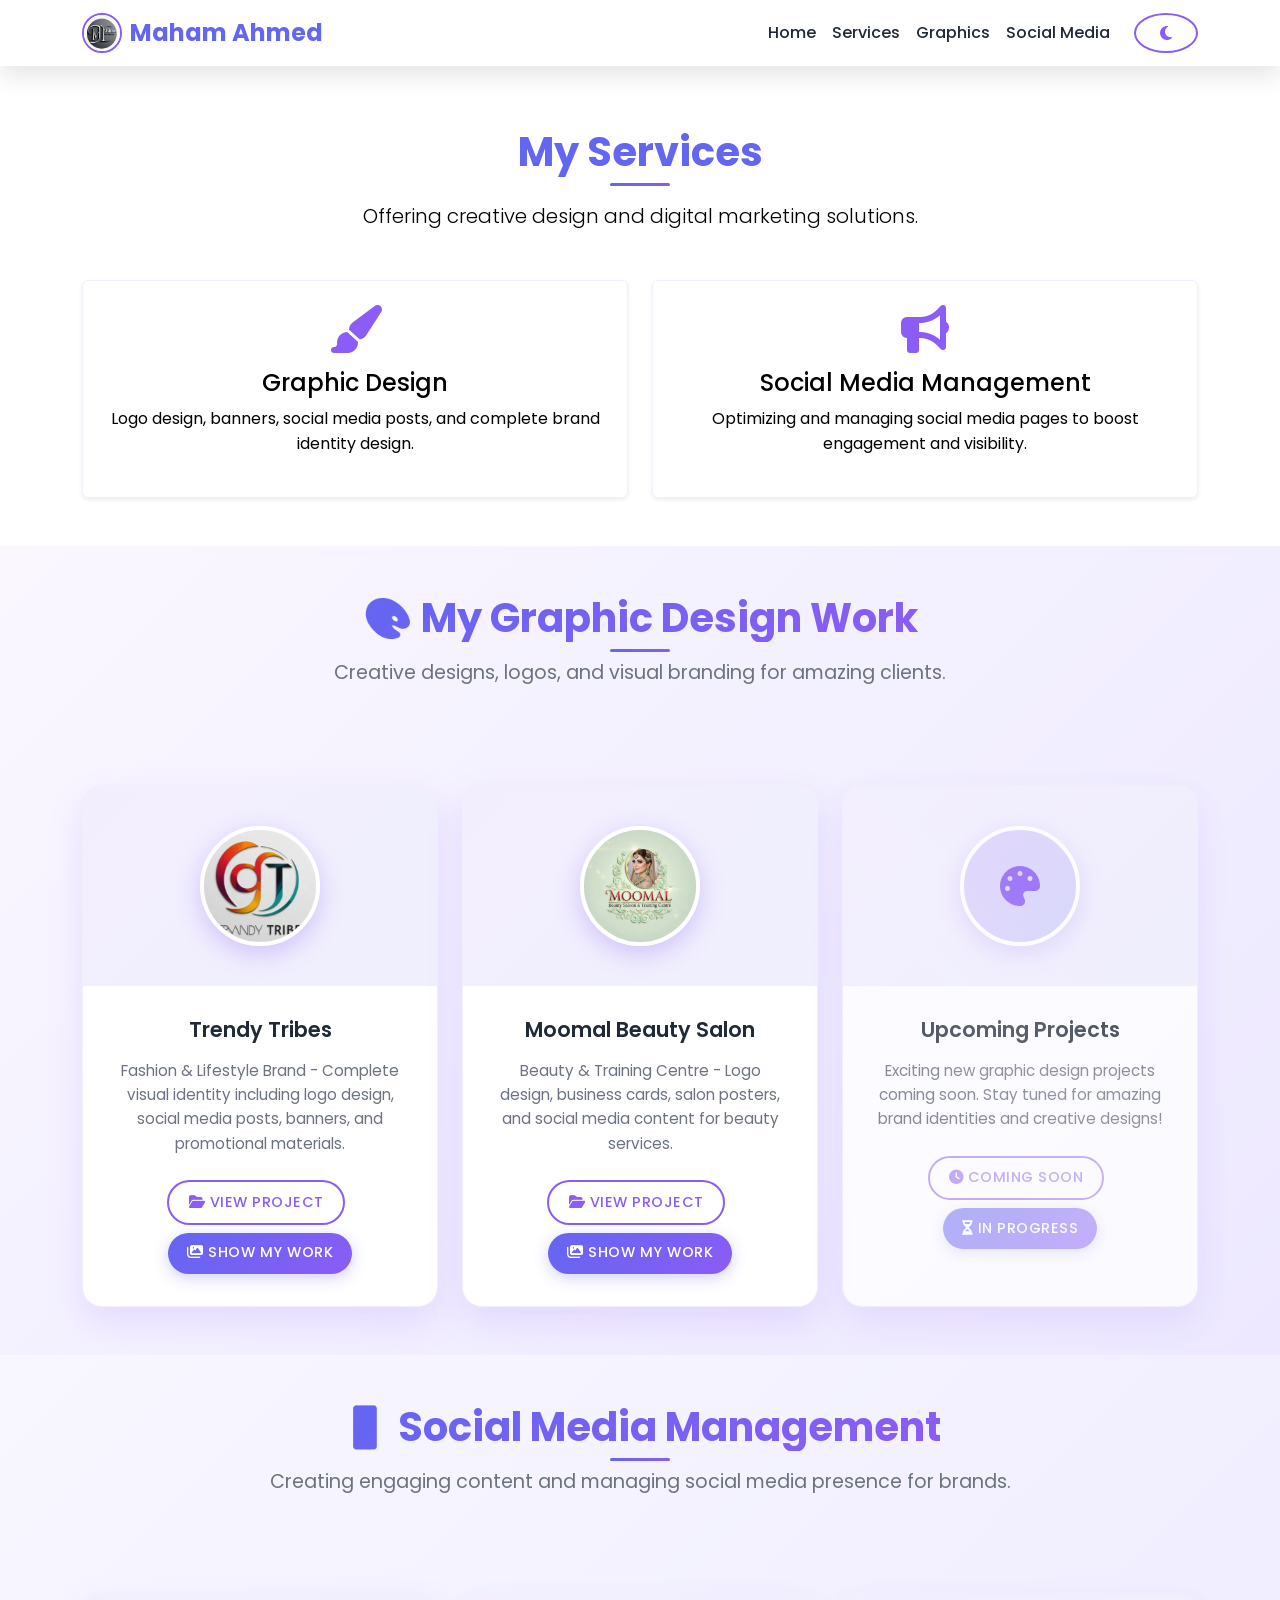
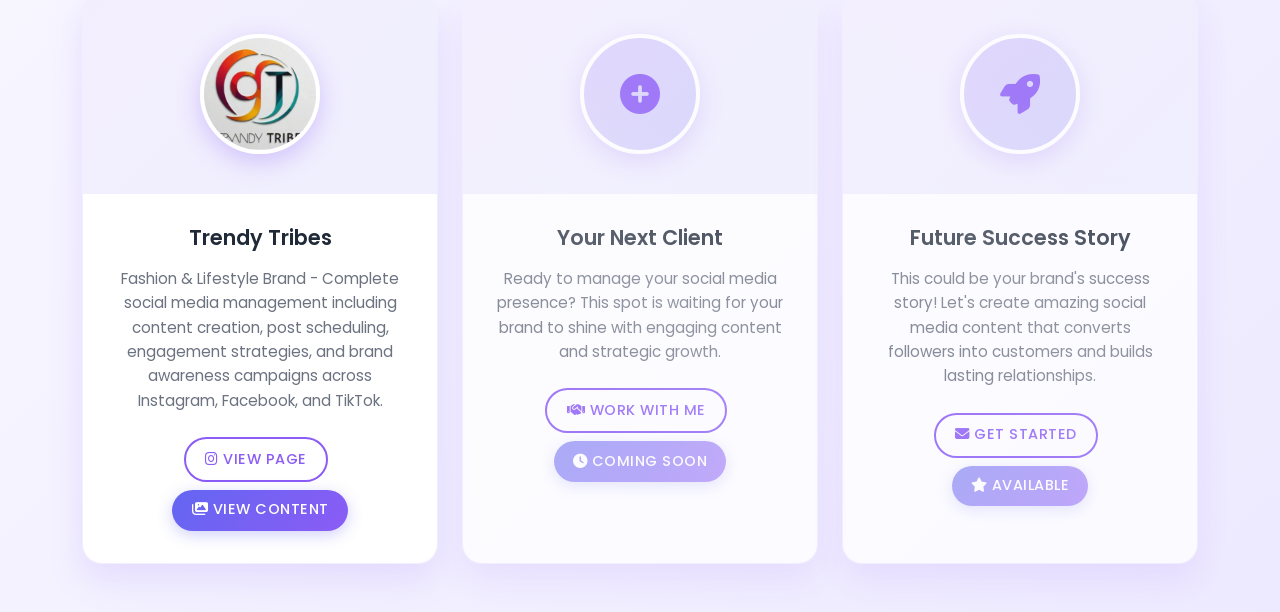
==== ghrapic.html @ a9c058ef "Update ghrapic.html" ====
<!DOCTYPE html>
<html lang="en">

<head>
  <meta charset="UTF-8" />
  <meta name="viewport" content="width=device-width, initial-scale=1.0" />
  <title>Maham Ahmed - Graphic Design & Social Media Services</title>

  <!-- SEO Meta Tags -->
  <meta name="description"
    content="Maham Ahmed - Professional Graphic Designer and Social Media Expert. View my creative designs, logos, and social media management work." />
  <meta name="keywords"
    content="graphic designer, social media expert, logo design, brand identity, social media marketing, visual branding, Maham Ahmed" />
  <meta name="author" content="Maham Ahmed" />

  <!-- Favicon -->
  <link rel="icon" type="image/png" href="mehreen.jfif" />

  <!-- Bootstrap CSS -->
  <link href="https://cdn.jsdelivr.net/npm/bootstrap@5.3.0/dist/css/bootstrap.min.css" rel="stylesheet" />
  <!-- Font Awesome -->
  <link rel="stylesheet" href="https://cdnjs.cloudflare.com/ajax/libs/font-awesome/6.4.0/css/all.min.css" />
  <!-- Google Fonts -->
  <link href="https://fonts.googleapis.com/css2?family=Poppins:wght@300;400;500;600;700&display=swap" rel="stylesheet" />
  <!-- Custom CSS -->
  <link rel="stylesheet" href="styles.css" />
</head>

<body>
    <!-- Navigation -->
    <nav class="navbar navbar-expand-lg navbar-light fixed-top">
        <div class="container">
            <a class="navbar-brand fw-bold d-flex align-items-center" href="index.html">
                <img src="maham-logo.png" alt="Maham Ahmed Logo" class="navbar-logo me-2">
                <span>Maham Ahmed</span>
            </a>
            <button class="navbar-toggler" type="button" data-bs-toggle="collapse" data-bs-target="#navbarNav">
                <span class="navbar-toggler-icon"></span>
            </button>
            <div class="collapse navbar-collapse" id="navbarNav">
                <ul class="navbar-nav ms-auto">
                    <li class="nav-item"><a class="nav-link" href="index.html">Home</a></li>
                    <li class="nav-item"><a class="nav-link" href="#services">Services</a></li>
                    <li class="nav-item"><a class="nav-link" href="#graphic-design">Graphics</a></li>
                    <li class="nav-item"><a class="nav-link" href="#social-media">Social Media</a></li>
                </ul>
                <button class="btn btn-outline-primary ms-3" id="themeToggle">
                    <i class="fas fa-moon"></i>
                </button>
            </div>
        </div>
    </nav>

    <!-- Services Section -->
    <section id="services" class="py-5" style="margin-top: 80px;">
        <div class="container text-center">
            <h2 class="section-title mb-4">My Services</h2>
            <p class="lead mb-5">Offering creative design and digital marketing solutions.</p>
            <div class="row g-4">
                <div class="col-md-6">
                    <div class="service-card p-4 border rounded shadow-sm">
                        <i class="fas fa-paint-brush fa-3x mb-3 text-primary"></i>
                        <h4>Graphic Design</h4>
                        <p>Logo design, banners, social media posts, and complete brand identity design.</p>
                    </div>
                </div>
                <div class="col-md-6">
                    <div class="service-card p-4 border rounded shadow-sm">
                        <i class="fas fa-bullhorn fa-3x mb-3 text-primary"></i>
                        <h4>Social Media Management</h4>
                        <p>Optimizing and managing social media pages to boost engagement and visibility.</p>
                    </div>
                </div>
            </div>
        </div>
    </section>

    <!-- Graphic Design Section -->
    <section id="graphic-design" class="py-5 bg-light">
        <div class="container">
            <div class="row">
                <div class="col-12 text-center mb-5">
                    <h2 class="section-title">🎨 My Graphic Design Work</h2>
                    <p class="lead">Creative designs, logos, and visual branding for amazing clients.</p>
                </div>
            </div>
            <div class="row g-4 justify-content-center">
                <!-- Client 1: Trendy Tribes -->
                <div class="col-lg-4 col-md-6">
                    <div class="graphic-card">
                        <div class="graphic-logo">
                            <img src="trendy-tribes-poster.jpg" alt="Trendy Tribes Design" class="client-logo-graphic">
                        </div>
                        <div class="graphic-content text-center">
                            <h4>Trendy Tribes</h4>
                            <p class="brand-details">Fashion & Lifestyle Brand - Complete visual identity including logo design, social media posts, banners, and promotional materials.</p>
                            <div class="graphic-buttons">
                                <a href="https://drive.google.com/drive/folders/1q0zr3J4cc_svN3JhoKPuwy2H8jfAu-AF" target="_blank" class="btn btn-outline-primary me-2">
                                    <i class="fas fa-folder-open"></i> View Project
                                </a>
                                <button class="btn btn-primary" data-bs-toggle="modal" data-bs-target="#trendyTribesModal">
                                    <i class="fas fa-images"></i> Show My Work
                                </button>
                            </div>
                        </div>
                    </div>
                </div>

                <!-- Client 2: Moomal Beauty -->
                <div class="col-lg-4 col-md-6">
                    <div class="graphic-card">
                        <div class="graphic-logo">
                            <img src="moomal-beauty-salon-logo.jpg.jpg" alt="Moomal Beauty Design" class="client-logo-graphic">
                        </div>
                        <div class="graphic-content text-center">
                            <h4>Moomal Beauty Salon</h4>
                            <p class="brand-details">Beauty & Training Centre - Logo design, business cards, salon posters, and social media content for beauty services.</p>
                            <div class="graphic-buttons">
                                <a href="https://drive.google.com/drive/folders/1CuHWxh0e0TZcjLFnoZrKyPuA7DzUuUfU" target="_blank" class="btn btn-outline-primary me-2">
                                    <i class="fas fa-folder-open"></i> View Project
                                </a>
                                <button class="btn btn-primary" data-bs-toggle="modal" data-bs-target="#moomalModal">
                                    <i class="fas fa-images"></i> Show My Work
                                </button>
                            </div>
                        </div>
                    </div>
                </div>

                <!-- Future Client Placeholder -->
                <div class="col-lg-4 col-md-6">
                    <div class="graphic-card coming-soon-card">
                        <div class="graphic-logo">
                            <div class="placeholder-logo">
                                <i class="fas fa-palette"></i>
                            </div>
                        </div>
                        <div class="graphic-content text-center">
                            <h4>Upcoming Projects</h4>
                            <p class="brand-details">Exciting new graphic design projects coming soon. Stay tuned for amazing brand identities and creative designs!</p>
                            <div class="graphic-buttons">
                                <button class="btn btn-outline-primary me-2" disabled>
                                    <i class="fas fa-clock"></i> Coming Soon
                                </button>
                                <button class="btn btn-primary" disabled>
                                    <i class="fas fa-hourglass-half"></i> In Progress
                                </button>
                            </div>
                        </div>
                    </div>
                </div>
            </div>
        </div>
    </section>

    <!-- Modals for Design Galleries -->
    <!-- Trendy Tribes Modal -->
    <div class="modal fade" id="trendyTribesModal" tabindex="-1" aria-labelledby="trendyTribesModalLabel" aria-hidden="true">
        <div class="modal-dialog modal-lg modal-dialog-centered">
            <div class="modal-content">
                <div class="modal-header">
                    <h5 class="modal-title" id="trendyTribesModalLabel">🎨 Trendy Tribes - Design Gallery</h5>
                    <button type="button" class="btn-close" data-bs-dismiss="modal" aria-label="Close"></button>
                </div>
                <div class="modal-body">
                    <div id="trendyTribesCarousel" class="carousel slide" data-bs-ride="carousel">
                        <div class="carousel-inner">
                            <div class="carousel-item active">
                                <img src="images-trendy/orange-post-social-media.jpg" class="d-block w-100 modal-image" alt="Trendy Tribes Design 1">
                                <div class="carousel-caption">
                                    <h5>Design 1</h5>
                                </div>
                            </div>
                            <div class="carousel-item">
                                <img src="images-trendy/trendy-look-post.jpg" class="d-block w-100 modal-image" alt="Trendy Tribes Design 2">
                                <div class="carousel-caption">
                                    <h5>Design 2</h5>
                                </div>
                            </div>
                            <div class="carousel-item">
                                <img src="images-trendy/trendy-pic-sea-green-.jpg" class="d-block w-100 modal-image" alt="Trendy Tribes Design 3">
                                <div class="carousel-caption">
                                    <h5>Design 3</h5>
                                </div>
                            </div>
                            <div class="carousel-item">
                                <img src="images-trendy/slidersize.png.png" class="d-block w-100 modal-image" alt="Trendy Tribes Design 4">
                                <div class="carousel-caption">
                                    <h5>Design 4</h5>
                                </div>
                            </div>
                             
                             <div class="carousel-item">
                                <img src="images-trendy/slidersize2.png" class="d-block w-100 modal-image" alt="Trendy Tribes Design 4">
                                <div class="carousel-caption">
                                    <h5>Design 4</h5>
                                </div>
                            </div>

                        </div>
                        <button class="carousel-control-prev" type="button" data-bs-target="#trendyTribesCarousel" data-bs-slide="prev">
                            <span class="carousel-control-prev-icon" aria-hidden="true"></span>
                        </button>
                        <button class="carousel-control-next" type="button" data-bs-target="#trendyTribesCarousel" data-bs-slide="next">
                            <span class="carousel-control-next-icon" aria-hidden="true"></span>
                        </button>
                    </div>
                </div>
            </div>
        </div>
    </div>

    <!-- Moomal Beauty Modal -->
    <div class="modal fade" id="moomalModal" tabindex="-1" aria-labelledby="moomalModalLabel" aria-hidden="true">
        <div class="modal-dialog modal-lg modal-dialog-centered">
            <div class="modal-content">
                <div class="modal-header">
                    <h5 class="modal-title" id="moomalModalLabel">💄 Moomal Beauty - Design Gallery</h5>
                    <button type="button" class="btn-close" data-bs-dismiss="modal" aria-label="Close"></button>
                </div>
                <div class="modal-body">
                    <div id="moomalCarousel" class="carousel slide" data-bs-ride="carousel">
                        <div class="carousel-inner">
                            <!-- Image 1 - Logo -->
                            <div class="carousel-item active">
                                <img src="moomal/moomal.png" class="d-block w-100 modal-image" alt="Moomal Beauty Design 1">
                                <div class="carousel-caption">
                                    <h5>Salon Logo Design</h5>
                                </div>
                            </div>
                            
                            <!-- Image 2 -->
                            <div class="carousel-item">
                                <img src="moomal/canva-design-post.jpg" class="d-block w-100 modal-image" alt="Moomal Beauty Design 2">
                                <div class="carousel-caption">
                                    <h5>Design 2</h5>
                                </div>
                            </div>
                            
                            <!-- Image 3 -->
                            <div class="carousel-item">
                                <img src="moomal/moomal.png" class="d-block w-100 modal-image" alt="Moomal Beauty Design 3">
                                <div class="carousel-caption">
                                    <h5>Design 3</h5>
                                </div>
                            </div>
                            
                            <!-- Image 4 -->
                            <div class="carousel-item">
                                <img src="moomal/post.png" class="d-block w-100 modal-image" alt="Moomal Beauty Design 4">
                                <div class="carousel-caption">
                                    <h5>Social Media Post</h5>
                                </div>
                            </div>
                        </div>
                        <button class="carousel-control-prev" type="button" data-bs-target="#moomalCarousel" data-bs-slide="prev">
                            <span class="carousel-control-prev-icon" aria-hidden="true"></span>
                        </button>
                        <button class="carousel-control-next" type="button" data-bs-target="#moomalCarousel" data-bs-slide="next">
                            <span class="carousel-control-next-icon" aria-hidden="true"></span>
                        </button>
                    </div>
                </div>
            </div>
        </div>
    </div>

    <!-- Social Media Management Section -->
    <section id="social-media" class="py-5">
        <div class="container">
            <div class="row">
                <div class="col-12 text-center mb-5">
                    <h2 class="section-title">📱 Social Media Management</h2>
                    <p class="lead">Creating engaging content and managing social media presence for brands.</p>
                </div>
            </div>
            <div class="row g-4 justify-content-center">
                <!-- Current Client: Trendy Tribes -->
                <div class="col-lg-4 col-md-6">
                    <div class="social-card">
                        <div class="social-logo">
                            <img src="trendy-tribes-poster.jpg" alt="Trendy Tribes Social Media" class="client-logo-social">
                        </div>
                        <div class="social-content text-center">
                            <h4>Trendy Tribes</h4>
                            <p class="social-details">Fashion & Lifestyle Brand - Complete social media management including content creation, post scheduling, engagement strategies, and brand awareness campaigns across Instagram, Facebook, and TikTok.</p>
                            <div class="social-buttons">
                                <a href="https://www.instagram.com/trendy-tribes" target="_blank" class="btn btn-outline-primary me-2">
                                    <i class="fab fa-instagram"></i> View Page
                                </a>
                                <button class="btn btn-primary" data-bs-toggle="modal" data-bs-target="#socialTrendyModal">
                                    <i class="fas fa-images"></i> View Content
                                </button>
                            </div>
                        </div>
                    </div>
                </div>

                <!-- Future Client Placeholder 1 -->
                <div class="col-lg-4 col-md-6">
                    <div class="social-card coming-soon-card">
                        <div class="social-logo">
                            <div class="placeholder-logo">
                                <i class="fas fa-plus-circle"></i>
                            </div>
                        </div>
                        <div class="social-content text-center">
                            <h4>Your Next Client</h4>
                            <p class="social-details">Ready to manage your social media presence? This spot is waiting for your brand to shine with engaging content and strategic growth.</p>
                            <div class="social-buttons">
                                <a href="index.html#contact" class="btn btn-outline-primary me-2">
                                    <i class="fas fa-handshake"></i> Work With Me
                                </a>
                                <button class="btn btn-primary" disabled>
                                    <i class="fas fa-clock"></i> Coming Soon
                                </button>
                            </div>
                        </div>
                    </div>
                </div>

                <!-- Future Client Placeholder 2 -->
                <div class="col-lg-4 col-md-6">
                    <div class="social-card coming-soon-card">
                        <div class="social-logo">
                            <div class="placeholder-logo">
                                <i class="fas fa-rocket"></i>
                            </div>
                        </div>
                        <div class="social-content text-center">
                            <h4>Future Success Story</h4>
                            <p class="social-details">This could be your brand's success story! Let's create amazing social media content that converts followers into customers and builds lasting relationships.</p>
                            <div class="social-buttons">
                                <a href="index.html#contact" class="btn btn-outline-primary me-2">
                                    <i class="fas fa-envelope"></i> Get Started
                                </a>
                                <button class="btn btn-primary" disabled>
                                    <i class="fas fa-star"></i> Available
                                </button>
                            </div>
                        </div>
                    </div>
                </div>
            </div>
        </div>
    </section>

    <!-- Social Media Content Modal -->
    <div class="modal fade" id="socialTrendyModal" tabindex="-1" aria-labelledby="socialTrendyModalLabel" aria-hidden="true">
        <div class="modal-dialog modal-lg modal-dialog-centered">
            <div class="modal-content">
                <div class="modal-header">
                    <h5 class="modal-title" id="socialTrendyModalLabel">📱 Trendy Tribes - Social Media Content</h5>
                    <button type="button" class="btn-close" data-bs-dismiss="modal" aria-label="Close"></button>
                </div>
                <div class="modal-body">
                    <div id="socialTrendyCarousel" class="carousel slide" data-bs-ride="carousel">
                        <div class="carousel-inner">
                            <div class="carousel-item active">
                                <img src="images-trendy/6c59256f-d1c6-4671-9ed0-1b1995367e0b.jpg" class="d-block w-100 modal-image" alt="Social Media Post 1">
                                <div class="carousel-caption">
                                    <h5>Social Media Post 1</h5>
                                </div>
                            </div>
                            <div class="carousel-item">
                                <img src="images-trendy/8227be89-d9e7-4b4b-95cf-9758913c3855.jpg" class="d-block w-100 modal-image" alt="Social Media Post 2">
                                <div class="carousel-caption">
                                    <h5>Social Media Post 2</h5>
                                </div>
                            </div>
                            <div class="carousel-item">
                                <img src="images-trendy/b4a226df-5b44-4520-8b74-2519767df0b0.jpg" class="d-block w-100 modal-image" alt="Social Media Post 3">
                                <div class="carousel-caption">
                                    <h5>Social Media Post 3</h5>
                                </div>
                            </div>
                            <div class="carousel-item">
                                <img src="images-trendy/e9deffd4-1bf5-46be-865e-559ec1371e89.jpg" class="d-block w-100 modal-image" alt="Social Media Post 4">
                                <div class="carousel-caption">
                                    <h5>Social Media Post 4</h5>
                                </div>
                            </div>
                        </div>
                        <button class="carousel-control-prev" type="button" data-bs-target="#socialTrendyCarousel" data-bs-slide="prev">
                            <span class="carousel-control-prev-icon" aria-hidden="true"></span>
                        </button>
                        <button class="carousel-control-next" type="button" data-bs-target="#socialTrendyCarousel" data-bs-slide="next">
                            <span class="carousel-control-next-icon" aria-hidden="true"></span>
                        </button>
                    </div>
                </div>
            </div>
        </div>
    </div>

    <!-- Bootstrap JS -->
    <script src="https://cdn.jsdelivr.net/npm/bootstrap@5.3.0/dist/js/bootstrap.bundle.min.js"></script>
    <!-- Custom JS -->
    <script src="script.js"></script>
</body>

</html>
---- styles.css ----
/* Root Variables */
:root {
    --primary-color: #6366f1;
    --secondary-color: #8b5cf6;
    --accent-color: #06b6d4;
    --text-dark: #1f2937;
    --text-light: #6b7280;
    --bg-light: #f8fafc;
    --white: #ffffff;
    --shadow: 0 10px 25px rgba(0, 0, 0, 0.1);
    --shadow-hover: 0 20px 40px rgba(0, 0, 0, 0.15);
    --gradient: linear-gradient(135deg, var(--primary-color), var(--secondary-color));
    --gradient-light: linear-gradient(135deg, #f0f9ff, #e0e7ff);
}

/* Dark Theme Variables */
[data-theme="dark"] {
    --text-dark: #f9fafb;
    --text-light: #d1d5db;
    --bg-light: #1f2937;
    --white: #111827;
    --shadow: 0 10px 25px rgba(0, 0, 0, 0.3);
    --shadow-hover: 0 20px 40px rgba(0, 0, 0, 0.4);
    --gradient-light: linear-gradient(135deg, #1f2937, #374151);
}

/* Base Styles */
* {
    margin: 0;
    padding: 0;
    box-sizing: border-box;
}

body {
    font-family: 'Poppins', sans-serif;
    line-height: 1.6;
    color: var(--text-dark);
    background-color: var(--white);
    transition: all 0.3s ease;
}

html {
    scroll-behavior: smooth;
}

/* Typography */
.section-title {
    font-weight: 700;
    color: var(--text-dark);
    position: relative;
    display: inline-block;
}

.section-title::after {
    content: '';
    position: absolute;
    bottom: -10px;
    left: 50%;
    transform: translateX(-50%);
    width: 60px;
    height: 3px;
    background: var(--gradient);
    border-radius: 2px;
}



/* About Section */
.about-content {
    font-family: 'Poppins', sans-serif;
}

.about-content p {
    font-size: 1.1rem;
    line-height: 1.8;
    color: var(--text-dark);
    margin-bottom: 1.5rem;
    font-weight: 400;
    text-align: center;
    max-width: 800px;
    margin-left: auto;
    margin-right: auto;
}

.about-content .lead {
    font-size: 1.25rem;
    font-weight: 500;
    color: var(--text-dark);
    line-height: 1.7;
}

.about-stats {
    margin-top: 3rem;
}

.about-stats .stat-item {
    padding: 1.5rem;
    background: var(--white);
    border-radius: 15px;
    box-shadow: var(--shadow);
    transition: transform 0.3s ease;
    border: 1px solid rgba(139, 92, 246, 0.1);
}

.about-stats .stat-item:hover {
    transform: translateY(-5px);
    box-shadow: 0 10px 25px rgba(139, 92, 246, 0.15);
    border-color: var(--secondary-color);
}

.about-stats h4 {
    font-weight: 700;
    font-size: 1.8rem;
    font-family: 'Poppins', sans-serif;
}

.about-stats p {
    font-size: 0.9rem;
    font-weight: 500;
    color: var(--text-light);
    font-family: 'Poppins', sans-serif;
}

@media (max-width: 768px) {
    .about-content p {
        font-size: 1rem;
    }
    
    .about-content .lead {
        font-size: 1.15rem;
    }
    
    .about-stats {
        margin-top: 2rem;
    }
    
    .about-stats h4 {
        font-size: 1.5rem;
    }
}

/* Navigation */
.navbar {
    background: rgba(255, 255, 255, 0.95);
    backdrop-filter: blur(10px);
    box-shadow: var(--shadow);
    transition: all 0.3s ease;
}

[data-theme="dark"] .navbar {
    background: rgba(17, 24, 39, 0.95);
}

.navbar-brand {
    font-size: 1.5rem;
    color: var(--primary-color) !important;
}

.navbar-logo {
    width: 40px;
    height: 40px;
    border-radius: 50%;
    object-fit: cover;
    border: 2px solid var(--secondary-color);
    transition: all 0.3s ease;
}

.navbar-logo:hover {
    border-color: var(--primary-color);
    transform: scale(1.1);
}

.nav-link {
    font-weight: 500;
    color: var(--text-dark) !important;
    transition: color 0.3s ease;
}

.nav-link:hover {
    color: var(--secondary-color) !important;
}
/* Hero Section */
.hero-section {
    background: var(--gradient-light);
    min-height: 100vh;
    display: flex;
    align-items: center;
    position: relative;
    overflow: hidden;
}

.hero-section::before {
    content: '';
    position: absolute;
    top: 0;
    left: 0;
    right: 0;
    bottom: 0;
    background: url('data:image/svg+xml,<svg xmlns="http://www.w3.org/2000/svg" viewBox="0 0 100 100"><defs><pattern id="grain" width="100" height="100" patternUnits="userSpaceOnUse"><circle cx="50" cy="50" r="1" fill="%23000" opacity="0.02"/></pattern></defs><rect width="100" height="100" fill="url(%23grain)"/></svg>');
    pointer-events: none;
}

.hero-content {
    z-index: 2;
    position: relative;
}

.hero-content h1 {
    background: var(--gradient);
    -webkit-background-clip: text;
    -webkit-text-fill-color: transparent;
    background-clip: text;
    animation: fadeInUp 1s ease;
}

.hero-content h2 {
    animation: fadeInUp 1s ease 0.2s both;
}

.hero-content p {
    animation: fadeInUp 1s ease 0.4s both;
}

.hero-buttons {
    animation: fadeInUp 1s ease 0.6s both;
}

.hero-image {
    position: relative;
    height: 500px;
    display: flex;
    align-items: center;
    justify-content: center;
}

.profile-image-container {
    position: relative;
    width: 350px;
    height: 350px;
    border-radius: 50%;
    overflow: hidden;
    box-shadow: var(--shadow-hover);
    animation: float 3s ease-in-out infinite;
}

.profile-image {
    width: 100%;
    height: 100%;
    object-fit: cover;
    transition: transform 0.3s ease;
}

.profile-overlay {
    position: absolute;
    top: 0;
    left: 0;
    right: 0;
    bottom: 0;
    background: rgba(99, 102, 241, 0.1);
    display: flex;
    align-items: center;
    justify-content: center;
    opacity: 0;
    transition: opacity 0.3s ease;
}

.profile-image-container:hover .profile-overlay {
    opacity: 1;
}

.profile-image-container:hover .profile-image {
    transform: scale(1.1);
}

.floating-icons {
    display: flex;
    gap: 1rem;
    flex-wrap: wrap;
    justify-content: center;
}

.floating-icons i {
    font-size: 2rem;
    color: white;
    background: var(--gradient);
    padding: 0.8rem;
    border-radius: 50%;
    animation: bounce 2s infinite;
}

.floating-icons i:nth-child(2) {
    animation-delay: 0.2s;
}

.floating-icons i:nth-child(3) {
    animation-delay: 0.4s;
}

.floating-icons i:nth-child(4) {
    animation-delay: 0.6s;
}

/* Button Styles */
.btn {
    border-radius: 50px;
    padding: 12px 30px;
    font-weight: 600;
    text-transform: uppercase;
    letter-spacing: 0.5px;
    transition: all 0.3s ease;
    border: none;
}

.btn-primary {
    background: var(--gradient);
    color: white;
    box-shadow: 0 4px 15px rgba(99, 102, 241, 0.3);
     /* Yeh line add karo */
    
}

.btn-primary:hover {
    transform: translateY(-2px);
    box-shadow: 0 8px 25px rgba(139, 92, 246, 0.4);
    background: var(--gradient);
    color: white;
}

.btn-outline-primary {
    border: 2px solid var(--secondary-color);
    color: var(--secondary-color);
    background: transparent;
}

.btn-outline-primary:hover {
    background: var(--secondary-color);
    color: white;
    transform: translateY(-2px);
    box-shadow: 0 8px 25px rgba(139, 92, 246, 0.4);
}

/* Skills Section */
.skill-card {
    background: var(--white);
    padding: 2rem;
    border-radius: 15px;
    text-align: center;
    box-shadow: var(--shadow);
    transition: all 0.3s ease;
    height: 100%;
}

.skill-card:hover {
    transform: translateY(-10px);
    box-shadow: var(--shadow-hover);
}

.skill-icon {
    font-size: 3rem;
    color: var(--secondary-color);
    margin-bottom: 1rem;
    transition: all 0.3s ease;
}

.skill-card:hover .skill-icon {
    color: var(--primary-color);
    transform: scale(1.1);
}

.skill-card h4 {
    color: var(--text-dark);
    margin-bottom: 1rem;
    font-weight: 600;
}

.progress {
    height: 8px;
    border-radius: 10px;
    background-color: #e5e7eb;
    overflow: hidden;
}

.progress-bar {
    background: var(--gradient);
    border-radius: 10px;
    transition: width 2s ease-in-out;
}
.section-title {
    text-align: center;
    font-size: 2.5rem;
    font-weight: 700;
    margin-bottom: 2rem;
    color: var(--primary-color);
    font-family: 'Poppins', sans-serif;
}

/* Services Section */
#services .text-primary {
    color: var(--secondary-color) !important;
}

#services .service-card {
    transition: all 0.3s ease;
    border: 1px solid rgba(139, 92, 246, 0.1) !important;
}

#services .service-card:hover {
    transform: translateY(-5px);
    box-shadow: 0 10px 25px rgba(139, 92, 246, 0.15);
    border-color: var(--secondary-color) !important;
}

#services .service-card:hover .text-primary {
    color: var(--primary-color) !important;
    transform: scale(1.1);
    transition: all 0.3s ease;
}

/* Video Section */
#video {
    background: linear-gradient(135deg, #f8f9ff 0%, #f0f4ff 50%, #e8f2ff 100%);
    position: relative;
    overflow: hidden;
}

#video::before {
    content: '';
    position: absolute;
    top: 0;
    left: 0;
    right: 0;
    bottom: 0;
    background: linear-gradient(45deg, rgba(139, 92, 246, 0.05), rgba(99, 102, 241, 0.08));
    animation: gradientShift 8s ease-in-out infinite;
}

#video .section-title {
    color: var(--text-dark) !important;
    font-size: 2.5rem;
    font-weight: 700;
    margin-bottom: 1rem;
    animation: fadeInDown 1s ease;
    text-shadow: 0 2px 10px rgba(139, 92, 246, 0.2);
    background: linear-gradient(135deg, var(--primary-color), var(--secondary-color));
    -webkit-background-clip: text;
    -webkit-text-fill-color: transparent;
    background-clip: text;
}

#video .lead {
    color: var(--text-light) !important;
    font-size: 1.2rem;
    font-weight: 500;
    margin-bottom: 3rem;
    animation: fadeInUp 1s ease 0.2s both;
}

.video-container {
    background: var(--white);
    border-radius: 30px;
    padding: 3rem;
    box-shadow: 0 20px 60px rgba(139, 92, 246, 0.15), 0 8px 25px rgba(0, 0, 0, 0.1);
    transition: all 0.5s ease;
    position: relative;
    overflow: hidden;
    animation: slideInUp 1s ease 0.4s both;
    border: 1px solid rgba(139, 92, 246, 0.1);
}

.video-container::before {
    content: '';
    position: absolute;
    top: 0;
    left: -100%;
    width: 100%;
    height: 100%;
    background: linear-gradient(90deg, transparent, rgba(139, 92, 246, 0.1), transparent);
    transition: left 0.8s ease;
}

.video-container:hover::before {
    left: 100%;
}

.video-container:hover {
    transform: translateY(-10px) scale(1.02);
    box-shadow: 0 25px 50px rgba(139, 92, 246, 0.25);
}

.video-wrapper {
    position: relative;
    width: 100%;
    height: 0;
    padding-bottom: 56.25%; /* 16:9 aspect ratio */
    border-radius: 25px;
    overflow: hidden;
    box-shadow: 0 15px 40px rgba(139, 92, 246, 0.2), 0 5px 15px rgba(0, 0, 0, 0.1);
    transition: all 0.5s ease;
    border: 2px solid rgba(139, 92, 246, 0.1);
}

.video-wrapper::after {
    content: '▶';
    position: absolute;
    top: 50%;
    left: 50%;
    transform: translate(-50%, -50%);
    font-size: 4rem;
    color: rgba(255, 255, 255, 0.8);
    z-index: 10;
    opacity: 0;
    transition: all 0.3s ease;
    text-shadow: 0 2px 10px rgba(0, 0, 0, 0.5);
    animation: pulse 2s infinite;
}

.video-wrapper:hover::after {
    opacity: 1;
    transform: translate(-50%, -50%) scale(1.2);
}

.video-player,
.youtube-video {
    position: absolute;
    top: 0;
    left: 0;
    width: 100%;
    height: 100%;
    border-radius: 20px;
    transition: all 0.5s ease;
}

.video-player:hover {
    transform: scale(1.05);
    filter: brightness(1.1);
}

.video-description {
    animation: fadeInUp 1s ease 0.6s both;
}

.video-description h4 {
    color: var(--text-dark);
    font-weight: 600;
    font-family: 'Poppins', sans-serif;
    position: relative;
    display: inline-block;
}

.video-description h4::after {
    content: '';
    position: absolute;
    bottom: -5px;
    left: 50%;
    transform: translateX(-50%);
    width: 0;
    height: 3px;
    background: var(--gradient);
    border-radius: 2px;
    transition: width 0.5s ease;
}

.video-description:hover h4::after {
    width: 100%;
}

.description-header {
    display: flex;
    align-items: center;
    justify-content: center;
    gap: 1rem;
    margin-bottom: 1rem;
}

.description-icon {
    font-size: 1.5rem;
    color: var(--secondary-color);
    animation: rotate 3s linear infinite;
}

.video-features {
    display: flex;
    justify-content: center;
    flex-wrap: wrap;
    gap: 1.5rem;
    margin-top: 2rem;
}

.feature-item {
    display: flex;
    align-items: center;
    gap: 0.5rem;
    padding: 0.8rem 1.2rem;
    background: rgba(139, 92, 246, 0.1);
    border: 1px solid rgba(139, 92, 246, 0.2);
    border-radius: 25px;
    transition: all 0.3s ease;
    cursor: pointer;
    animation: slideInUp 0.8s ease;
}

.feature-item:nth-child(1) { animation-delay: 0.2s; }
.feature-item:nth-child(2) { animation-delay: 0.4s; }
.feature-item:nth-child(3) { animation-delay: 0.6s; }
.feature-item:nth-child(4) { animation-delay: 0.8s; }

.feature-item:hover {
    background: var(--secondary-color);
    color: white;
    transform: translateY(-5px) scale(1.05);
    box-shadow: 0 10px 25px rgba(139, 92, 246, 0.3);
}

.feature-item i {
    font-size: 1.2rem;
    color: var(--secondary-color);
    transition: all 0.3s ease;
}

.feature-item:hover i {
    color: white;
    transform: scale(1.2);
}

.feature-item span {
    font-weight: 500;
    font-size: 0.9rem;
    transition: all 0.3s ease;
}

@keyframes rotate {
    0% { transform: rotate(0deg); }
    100% { transform: rotate(360deg); }
}

.video-description p {
    font-size: 1.1rem;
    line-height: 1.7;
    max-width: 600px;
    margin: 0 auto;
    animation: fadeIn 1s ease 0.8s both;
}

.video-stats {
    animation: slideInUp 1s ease 1s both;
}

.video-stats .stat-box {
    padding: 1.5rem;
    background: rgba(139, 92, 246, 0.1);
    border-radius: 15px;
    transition: all 0.5s ease;
    border: 2px solid rgba(139, 92, 246, 0.2);
    position: relative;
    overflow: hidden;
    animation: bounceIn 0.8s ease;
}

.video-stats .stat-box::before {
    content: '';
    position: absolute;
    top: 0;
    left: -100%;
    width: 100%;
    height: 100%;
    background: linear-gradient(90deg, transparent, rgba(139, 92, 246, 0.2), transparent);
    transition: left 0.6s ease;
}

.video-stats .stat-box:hover::before {
    left: 100%;
}

.video-stats .stat-box:hover {
    background: rgba(139, 92, 246, 0.2);
    transform: translateY(-8px) rotate(2deg);
    box-shadow: 0 10px 25px rgba(139, 92, 246, 0.3);
    border-color: var(--secondary-color);
}

.video-stats .stat-box:nth-child(1) {
    animation-delay: 1.1s;
}

.video-stats .stat-box:nth-child(2) {
    animation-delay: 1.2s;
}

.video-stats .stat-box:nth-child(3) {
    animation-delay: 1.3s;
}

.video-stats h5 {
    font-weight: 700;
    font-size: 1.8rem;
    color: var(--secondary-color) !important;
    transition: all 0.3s ease;
    animation: countUp 2s ease 1.5s both;
    text-shadow: 0 1px 3px rgba(139, 92, 246, 0.3);
}

.video-stats .stat-box:hover h5 {
    color: var(--primary-color) !important;
    transform: scale(1.2);
    text-shadow: 0 2px 10px rgba(139, 92, 246, 0.3);
}

.video-stats small {
    font-weight: 500;
    font-size: 0.9rem;
    color: var(--text-dark) !important;
    transition: all 0.3s ease;
}

.video-stats .stat-box:hover small {
    color: var(--secondary-color) !important;
    transform: translateY(-2px);
}

/* Video Loading Animation */
.video-loading {
    position: absolute;
    top: 50%;
    left: 50%;
    transform: translate(-50%, -50%);
    text-align: center;
    z-index: 5;
    color: white;
    opacity: 0;
    animation: fadeIn 1s ease 2s both;
}

.loading-spinner {
    width: 50px;
    height: 50px;
    border: 4px solid rgba(255, 255, 255, 0.3);
    border-top: 4px solid var(--secondary-color);
    border-radius: 50%;
    animation: spin 1s linear infinite;
    margin: 0 auto 1rem;
}

.video-loading p {
    font-size: 1rem;
    font-weight: 500;
    margin: 0;
    animation: pulse 2s infinite;
}

/* Video Play Overlay */
.video-play-overlay {
    position: absolute;
    top: 0;
    left: 0;
    right: 0;
    bottom: 0;
    background: linear-gradient(135deg, rgba(139, 92, 246, 0.8), rgba(99, 102, 241, 0.8));
    display: flex;
    flex-direction: column;
    align-items: center;
    justify-content: center;
    opacity: 1;
    transition: all 0.5s ease;
    z-index: 10;
    cursor: pointer;
}

.video-play-overlay:hover {
    opacity: 0.9;
    background: linear-gradient(135deg, rgba(139, 92, 246, 0.9), rgba(99, 102, 241, 0.9));
}

.play-button {
    width: 80px;
    height: 80px;
    background: rgba(255, 255, 255, 0.2);
    border: 3px solid white;
    border-radius: 50%;
    display: flex;
    align-items: center;
    justify-content: center;
    margin-bottom: 1rem;
    transition: all 0.3s ease;
    animation: pulsePlay 2s infinite;
}

.play-button:hover {
    transform: scale(1.1);
    background: rgba(255, 255, 255, 0.3);
    box-shadow: 0 0 30px rgba(255, 255, 255, 0.5);
}

.play-button i {
    font-size: 2rem;
    color: white;
    margin-left: 5px;
    animation: bounce 2s infinite;
}

.video-title {
    text-align: center;
    color: white;
}

.video-title h5 {
    font-size: 1.5rem;
    font-weight: 600;
    margin-bottom: 0.5rem;
    text-shadow: 0 2px 10px rgba(0, 0, 0, 0.3);
    animation: fadeInUp 1s ease 0.5s both;
}

.video-title p {
    font-size: 1rem;
    opacity: 0.9;
    margin: 0;
    animation: fadeInUp 1s ease 0.7s both;
}

/* Additional Animations */
@keyframes spin {
    0% { transform: rotate(0deg); }
    100% { transform: rotate(360deg); }
}

@keyframes pulsePlay {
    0%, 100% {
        transform: scale(1);
        box-shadow: 0 0 0 0 rgba(255, 255, 255, 0.7);
    }
    50% {
        transform: scale(1.05);
        box-shadow: 0 0 0 20px rgba(255, 255, 255, 0);
    }
}

@keyframes glow {
    0%, 100% {
        box-shadow: 0 0 20px rgba(139, 92, 246, 0.5);
    }
    50% {
        box-shadow: 0 0 30px rgba(139, 92, 246, 0.8);
    }
}

/* Floating Particles */
.floating-particles {
    position: absolute;
    top: 0;
    left: 0;
    width: 100%;
    height: 100%;
    overflow: hidden;
    z-index: 1;
}

.particle {
    position: absolute;
    background: rgba(255, 255, 255, 0.1);
    border-radius: 50%;
    animation: floatParticle 15s infinite linear;
}

.particle:nth-child(1) {
    width: 10px;
    height: 10px;
    left: 10%;
    animation-delay: 0s;
    animation-duration: 12s;
}

.particle:nth-child(2) {
    width: 15px;
    height: 15px;
    left: 20%;
    animation-delay: 2s;
    animation-duration: 18s;
}

.particle:nth-child(3) {
    width: 8px;
    height: 8px;
    left: 70%;
    animation-delay: 4s;
    animation-duration: 14s;
}

.particle:nth-child(4) {
    width: 12px;
    height: 12px;
    left: 80%;
    animation-delay: 6s;
    animation-duration: 16s;
}

.particle:nth-child(5) {
    width: 6px;
    height: 6px;
    left: 50%;
    animation-delay: 8s;
    animation-duration: 20s;
}

.particle:nth-child(6) {
    width: 14px;
    height: 14px;
    left: 90%;
    animation-delay: 10s;
    animation-duration: 13s;
}

@keyframes floatParticle {
    0% {
        transform: translateY(100vh) rotate(0deg);
        opacity: 0;
    }
    10% {
        opacity: 1;
    }
    90% {
        opacity: 1;
    }
    100% {
        transform: translateY(-100px) rotate(360deg);
        opacity: 0;
    }
}

/* Responsive Video */
@media (max-width: 768px) {
    .video-container {
        padding: 2rem;
        border-radius: 20px;
        margin: 0 1rem;
    }
    
    .video-wrapper {
        border-radius: 15px;
    }
    
    .video-description p {
        font-size: 1rem;
    }
    
    .video-stats h5 {
        font-size: 1.4rem;
    }
    
    #video .section-title {
        font-size: 2.2rem;
    }
    
    .play-button {
        width: 70px;
        height: 70px;
    }
    
    .play-button i {
        font-size: 1.8rem;
    }
    
    .video-title h5 {
        font-size: 1.3rem;
    }
    
    .video-features {
        gap: 1rem;
    }
    
    .feature-item {
        padding: 0.7rem 1.1rem;
        font-size: 0.9rem;
    }
    
    .particle {
        display: none; /* Hide particles on mobile for better performance */
    }
}

@media (max-width: 576px) {
    .video-container {
        padding: 1.5rem;
        margin: 0 0.5rem;
    }
    
    .video-wrapper {
        border-radius: 12px;
    }
    
    .video-stats .stat-box {
        padding: 1rem;
    }
    
    .video-stats h5 {
        font-size: 1.3rem;
    }
    
    .video-features {
        flex-direction: column;
        align-items: center;
        gap: 0.8rem;
    }
    
    .feature-item {
        width: 100%;
        max-width: 220px;
        justify-content: center;
    }
    
    .description-header {
        flex-direction: column;
        gap: 0.5rem;
    }
    
    .video-wrapper::after {
        font-size: 3rem;
    }
    
    #video .section-title {
        font-size: 1.8rem;
    }
}

/* Graphic Design Section */
#graphic-design {
    background: linear-gradient(135deg, #faf7ff 0%, #f3f0ff 50%, #ede8ff 100%);
}

#graphic-design .section-title {
    color: var(--text-dark) !important;
    font-size: 2.5rem;
    font-weight: 700;
    margin-bottom: 1rem;
    background: linear-gradient(135deg, var(--primary-color), var(--secondary-color));
    -webkit-background-clip: text;
    -webkit-text-fill-color: transparent;
    background-clip: text;
}

#graphic-design .lead {
    color: var(--text-light) !important;
    font-size: 1.2rem;
    font-weight: 400;
    margin-bottom: 3rem;
}

.graphic-card {
    background: var(--white);
    border-radius: 20px;
    overflow: hidden;
    box-shadow: 0 15px 35px rgba(139, 92, 246, 0.15);
    transition: all 0.4s ease;
    height: 100%;
    border: 1px solid rgba(139, 92, 246, 0.1);
    animation: slideInUp 0.8s ease;
}

.graphic-card:hover {
    transform: translateY(-15px) scale(1.02);
    box-shadow: 0 25px 50px rgba(139, 92, 246, 0.25);
}

.graphic-logo {
    height: 200px;
    display: flex;
    align-items: center;
    justify-content: center;
    background: linear-gradient(135deg, rgba(139, 92, 246, 0.1), rgba(99, 102, 241, 0.1));
    padding: 2rem;
    position: relative;
    overflow: hidden;
}

.graphic-logo::before {
    content: '';
    position: absolute;
    top: 0;
    left: -100%;
    width: 100%;
    height: 100%;
    background: linear-gradient(90deg, transparent, rgba(255, 255, 255, 0.3), transparent);
    transition: left 0.6s ease;
}

.graphic-card:hover .graphic-logo::before {
    left: 100%;
}

.client-logo-graphic {
    width: 120px;
    height: 120px;
    object-fit: cover;
    border-radius: 50%;
    border: 4px solid var(--white);
    box-shadow: 0 8px 25px rgba(139, 92, 246, 0.3);
    transition: all 0.4s ease;
}

.graphic-card:hover .client-logo-graphic {
    transform: scale(1.1) rotate(5deg);
    border-color: var(--secondary-color);
}

.graphic-content {
    padding: 2rem;
}

.graphic-content h4 {
    color: var(--text-dark);
    margin-bottom: 1rem;
    font-weight: 600;
    font-size: 1.3rem;
}

.brand-details {
    color: var(--text-light);
    margin-bottom: 1.5rem;
    font-size: 0.95rem;
    line-height: 1.6;
}

.graphic-buttons {
    display: flex;
    flex-wrap: wrap;
    gap: 0.5rem;
    justify-content: center;
}

.graphic-buttons .btn {
    font-size: 0.9rem;
    padding: 0.6rem 1.2rem;
    border-radius: 25px;
    font-weight: 500;
    transition: all 0.3s ease;
}

.graphic-buttons .btn-outline-primary {
    border: 2px solid var(--secondary-color);
    color: var(--secondary-color);
}

.graphic-buttons .btn-outline-primary:hover {
    background: var(--secondary-color);
    color: white;
    transform: translateY(-2px);
}

.graphic-buttons .btn-primary {
    background: var(--gradient);
    border: none;
}

.graphic-buttons .btn-primary:hover {
    transform: translateY(-2px);
    box-shadow: 0 8px 25px rgba(139, 92, 246, 0.4);
}

/* Modal Styling */
.modal-content {
    border-radius: 20px;
    border: none;
    box-shadow: 0 20px 60px rgba(0, 0, 0, 0.3);
}

.modal-header {
    background: var(--gradient);
    color: white;
    border-radius: 20px 20px 0 0;
    border-bottom: none;
}

.modal-title {
    font-weight: 600;
}

.btn-close {
    filter: invert(1);
}

.modal-image {
    border-radius: 15px;
    max-height: 400px;
    object-fit: contain;
}

.carousel-caption {
    background: rgba(0, 0, 0, 0.7);
    border-radius: 10px;
    padding: 0.5rem 1rem;
}

.carousel-control-prev,
.carousel-control-next {
    width: 5%;
}

.carousel-control-prev-icon,
.carousel-control-next-icon {
    background-color: var(--secondary-color);
    border-radius: 50%;
    padding: 1rem;
}

/* Responsive Design for Graphic Section */
@media (max-width: 768px) {
    .graphic-card {
        margin-bottom: 2rem;
    }
    
    .graphic-buttons {
        flex-direction: column;
        align-items: center;
    }
    
    .graphic-buttons .btn {
        width: 100%;
        max-width: 200px;
    }
    
    .client-logo-graphic {
        width: 100px;
        height: 100px;
    }
    
    .graphic-content {
        padding: 1.5rem;
    }
}

@media (max-width: 576px) {
    .graphic-logo {
        height: 150px;
        padding: 1rem;
    }
    
    .client-logo-graphic {
        width: 80px;
        height: 80px;
    }
    
    .graphic-content {
        padding: 1rem;
    }
    
    .brand-details {
        font-size: 0.9rem;
    }
}

/* Coming Soon Cards for Graphic Design Section */
.graphic-card.coming-soon-card {
    opacity: 0.8;
    position: relative;
    overflow: hidden;
}

.graphic-card.coming-soon-card::before {
    content: '';
    position: absolute;
    top: 0;
    left: -100%;
    width: 100%;
    height: 100%;
    background: linear-gradient(90deg, transparent, rgba(255, 255, 255, 0.3), transparent);
    transition: left 0.6s ease;
    z-index: 1;
}

.graphic-card.coming-soon-card:hover::before {
    left: 100%;
}

.graphic-card.coming-soon-card .graphic-buttons .btn:disabled {
    opacity: 0.6;
    cursor: not-allowed;
}

/* Projects Section */
#projects {
    background: var(--white);
}

#projects .section-title {
    color: var(--text-dark) !important;
    font-size: 2.5rem;
    font-weight: 700;
    margin-bottom: 1rem;
    background: linear-gradient(135deg, var(--primary-color), var(--secondary-color));
    -webkit-background-clip: text;
    -webkit-text-fill-color: transparent;
    background-clip: text;
}

#projects .lead {
    color: var(--text-light) !important;
    font-size: 1.2rem;
    font-weight: 400;
    margin-bottom: 3rem;
}

.project-card {
    background: var(--white);
    border-radius: 20px;
    overflow: hidden;
    box-shadow: 0 15px 35px rgba(99, 102, 241, 0.15);
    transition: all 0.4s ease;
    height: 100%;
    border: 1px solid rgba(99, 102, 241, 0.1);
    animation: slideInUp 0.8s ease;
}

.project-card:hover {
    transform: translateY(-15px) scale(1.02);
    box-shadow: 0 25px 50px rgba(99, 102, 241, 0.25);
}

.project-logo {
    height: 200px;
    display: flex;
    align-items: center;
    justify-content: center;
    background: linear-gradient(135deg, rgba(99, 102, 241, 0.1), rgba(139, 92, 246, 0.1));
    padding: 2rem;
    position: relative;
    overflow: hidden;
}

.project-logo::before {
    content: '';
    position: absolute;
    top: 0;
    left: -100%;
    width: 100%;
    height: 100%;
    background: linear-gradient(90deg, transparent, rgba(255, 255, 255, 0.3), transparent);
    transition: left 0.6s ease;
}

.project-card:hover .project-logo::before {
    left: 100%;
}

.client-logo-project {
    width: 120px;
    height: 120px;
    object-fit: cover;
    border-radius: 50%;
    border: 4px solid var(--white);
    box-shadow: 0 8px 25px rgba(99, 102, 241, 0.3);
    transition: all 0.4s ease;
}

.project-card:hover .client-logo-project {
    transform: scale(1.1) rotate(-5deg);
    border-color: var(--primary-color);
}

.project-content {
    padding: 2rem;
}

.project-content h4 {
    color: var(--text-dark);
    margin-bottom: 1rem;
    font-weight: 600;
    font-size: 1.3rem;
}

.project-details {
    color: var(--text-light);
    margin-bottom: 1.5rem;
    font-size: 0.95rem;
    line-height: 1.6;
}

.project-buttons {
    display: flex;
    flex-wrap: wrap;
    gap: 0.5rem;
    justify-content: center;
}

.project-buttons .btn {
    font-size: 0.9rem;
    padding: 0.6rem 1.2rem;
    border-radius: 25px;
    font-weight: 500;
    transition: all 0.3s ease;
}

.project-buttons .btn-outline-primary {
    border: 2px solid var(--primary-color);
    color: var(--primary-color);
}

.project-buttons .btn-outline-primary:hover {
    background: var(--primary-color);
    color: white;
    transform: translateY(-2px);
}

.project-buttons .btn-primary {
    background: var(--gradient);
    border: none;
}

.project-buttons .btn-primary:hover {
    transform: translateY(-2px);
    box-shadow: 0 8px 25px rgba(99, 102, 241, 0.4);
}

/* Social Media Management Section */
#social-media {
    background: linear-gradient(135deg, #f8f7ff 0%, #f3f1ff 50%, #ede9ff 100%);
}

#social-media .section-title {
    color: var(--text-dark) !important;
    font-size: 2.5rem;
    font-weight: 700;
    margin-bottom: 1rem;
    background: linear-gradient(135deg, var(--primary-color), var(--secondary-color));
    -webkit-background-clip: text;
    -webkit-text-fill-color: transparent;
    background-clip: text;
}

#social-media .lead {
    color: var(--text-light) !important;
    font-size: 1.2rem;
    font-weight: 400;
    margin-bottom: 3rem;
}

.social-card {
    background: var(--white);
    border-radius: 20px;
    overflow: hidden;
    box-shadow: 0 15px 35px rgba(139, 92, 246, 0.15);
    transition: all 0.4s ease;
    height: 100%;
    border: 1px solid rgba(139, 92, 246, 0.1);
    animation: slideInUp 0.8s ease;
}

.social-card:hover {
    transform: translateY(-15px) scale(1.02);
    box-shadow: 0 25px 50px rgba(139, 92, 246, 0.25);
}

.social-logo {
    height: 200px;
    display: flex;
    align-items: center;
    justify-content: center;
    background: linear-gradient(135deg, rgba(139, 92, 246, 0.1), rgba(99, 102, 241, 0.1));
    padding: 2rem;
    position: relative;
    overflow: hidden;
}

.social-logo::before {
    content: '';
    position: absolute;
    top: 0;
    left: -100%;
    width: 100%;
    height: 100%;
    background: linear-gradient(90deg, transparent, rgba(255, 255, 255, 0.3), transparent);
    transition: left 0.6s ease;
}

.social-card:hover .social-logo::before {
    left: 100%;
}

.client-logo-social {
    width: 120px;
    height: 120px;
    object-fit: cover;
    border-radius: 50%;
    border: 4px solid var(--white);
    box-shadow: 0 8px 25px rgba(139, 92, 246, 0.3);
    transition: all 0.4s ease;
}

.social-card:hover .client-logo-social {
    transform: scale(1.1) rotate(5deg);
    border-color: var(--secondary-color);
}

.social-content {
    padding: 2rem;
}

.social-content h4 {
    color: var(--text-dark);
    margin-bottom: 1rem;
    font-weight: 600;
    font-size: 1.3rem;
}

.social-details {
    color: var(--text-light);
    margin-bottom: 1.5rem;
    font-size: 0.95rem;
    line-height: 1.6;
}

.social-buttons {
    display: flex;
    flex-wrap: wrap;
    gap: 0.5rem;
    justify-content: center;
}

.social-buttons .btn {
    font-size: 0.9rem;
    padding: 0.6rem 1.2rem;
    border-radius: 25px;
    font-weight: 500;
    transition: all 0.3s ease;
}

.social-buttons .btn-outline-primary {
    border: 2px solid var(--secondary-color);
    color: var(--secondary-color);
}

.social-buttons .btn-outline-primary:hover {
    background: var(--secondary-color);
    color: white;
    transform: translateY(-2px);
}

.social-buttons .btn-primary {
    background: linear-gradient(135deg, var(--primary-color), var(--secondary-color));
    border: none;
}

.social-buttons .btn-primary:hover {
    transform: translateY(-2px);
    box-shadow: 0 8px 25px rgba(139, 92, 246, 0.4);
}

/* Coming Soon Cards */
.coming-soon-card {
    opacity: 0.8;
    position: relative;
}

.coming-soon-card::after {
    content: '';
    position: absolute;
    top: 0;
    left: 0;
    right: 0;
    bottom: 0;
    background: linear-gradient(45deg, transparent 30%, rgba(255, 255, 255, 0.1) 50%, transparent 70%);
    animation: shimmer 3s infinite;
    pointer-events: none;
}

.placeholder-logo {
    width: 120px;
    height: 120px;
    background: linear-gradient(135deg, rgba(139, 92, 246, 0.2), rgba(99, 102, 241, 0.2));
    border-radius: 50%;
    display: flex;
    align-items: center;
    justify-content: center;
    border: 4px solid var(--white);
    box-shadow: 0 8px 25px rgba(139, 92, 246, 0.2);
    transition: all 0.4s ease;
}

.coming-soon-card:hover .placeholder-logo {
    transform: scale(1.1) rotate(10deg);
    background: linear-gradient(135deg, rgba(139, 92, 246, 0.3), rgba(99, 102, 241, 0.3));
}

.placeholder-logo i {
    font-size: 2.5rem;
    color: var(--secondary-color);
    animation: pulse 2s infinite;
}

.future-clients-info {
    background: rgba(139, 92, 246, 0.1);
    padding: 2rem;
    border-radius: 15px;
    border: 1px solid rgba(139, 92, 246, 0.2);
    animation: fadeInUp 1s ease 1s both;
}

.future-clients-info h5 {
    color: var(--text-dark);
    font-weight: 600;
    margin-bottom: 1rem;
}

.future-clients-info p {
    color: var(--text-light);
    margin: 0;
    font-size: 1rem;
}

/* Shimmer Animation for Coming Soon Cards */
@keyframes shimmer {
    0% {
        transform: translateX(-100%);
    }
    100% {
        transform: translateX(100%);
    }
}

/* Responsive Design for Social Media Section */
@media (max-width: 768px) {
    .social-card {
        margin-bottom: 2rem;
    }
    
    .social-buttons {
        flex-direction: column;
        align-items: center;
    }
    
    .social-buttons .btn {
        width: 100%;
        max-width: 200px;
    }
    
    .client-logo-social,
    .placeholder-logo {
        width: 100px;
        height: 100px;
    }
    
    .social-content {
        padding: 1.5rem;
    }
    
    .future-clients-info {
        padding: 1.5rem;
    }
}

@media (max-width: 576px) {
    .social-logo {
        height: 150px;
        padding: 1rem;
    }
    
    .client-logo-social,
    .placeholder-logo {
        width: 80px;
        height: 80px;
    }
    
    .placeholder-logo i {
        font-size: 2rem;
    }
    
    .social-content {
        padding: 1rem;
    }
    
    .social-details {
        font-size: 0.9rem;
    }
    
    .future-clients-info {
        padding: 1rem;
    }
}

/* Responsive Design for Projects Section */
@media (max-width: 768px) {
    .project-card {
        margin-bottom: 2rem;
    }
    
    .project-buttons {
        flex-direction: column;
        align-items: center;
    }
    
    .project-buttons .btn {
        width: 100%;
        max-width: 200px;
    }
    
    .client-logo-project {
        width: 100px;
        height: 100px;
    }
    
    .project-content {
        padding: 1.5rem;
    }
}

@media (max-width: 576px) {
    .project-logo {
        height: 150px;
        padding: 1rem;
    }
    
    .client-logo-project {
        width: 80px;
        height: 80px;
    }
    
    .project-content {
        padding: 1rem;
    }
    
    .project-details {
        font-size: 0.9rem;
    }
}

/* Portfolio Gallery */
.portfolio-item {
    position: relative;
    overflow: hidden;
    border-radius: 15px;
    box-shadow: var(--shadow);
    transition: all 0.3s ease;
}

.portfolio-item:hover {
    transform: translateY(-5px);
    box-shadow: var(--shadow-hover);
}

.portfolio-image {
    position: relative;
    height: 250px;
    overflow: hidden;
}

.portfolio-image img {
    width: 100%;
    height: 100%;
    object-fit: cover;
    transition: transform 0.3s ease;
}

.portfolio-item:hover .portfolio-image img {
    transform: scale(1.1);
}

.portfolio-overlay {
    position: absolute;
    top: 0;
    left: 0;
    right: 0;
    bottom: 0;
    background: rgba(99, 102, 241, 0.9);
    color: white;
    display: flex;
    flex-direction: column;
    align-items: center;
    justify-content: center;
    opacity: 0;
    transition: opacity 0.3s ease;
}

.portfolio-item:hover .portfolio-overlay {
    opacity: 1;
}

.coming-soon {
    height: 250px;
    background: var(--gradient-light);
    display: flex;
    flex-direction: column;
    align-items: center;
    justify-content: center;
    color: var(--text-light);
}




/* CV Section */
.cv-preview {
    position: relative;
    max-width: 400px;
    margin: 0 auto;
}

.cv-image {
    border-radius: 15px;
    box-shadow: var(--shadow);
    transition: all 0.3s ease;
}

.cv-overlay {
    position: absolute;
    top: 0;
    left: 0;
    right: 0;
    bottom: 0;
    background: rgba(99, 102, 241, 0.9);
    display: flex;
    align-items: center;
    justify-content: center;
    opacity: 0;
    transition: opacity 0.3s ease;
    border-radius: 15px;
}

.cv-preview:hover .cv-overlay {
    opacity: 1;
}

.cv-preview:hover .cv-image {
    transform: scale(1.05);
}

/* Contact Section */
#contact {
    background: var(--primary-color) !important;
}

#contact .section-title {
    color: var(--white) !important;
    font-size: 2.5rem;
    font-weight: 700;
    margin-bottom: 1rem;
}

#contact .lead {
    color: rgba(255, 255, 255, 0.9) !important;
    font-size: 1.2rem;
    font-weight: 400;
    margin-bottom: 3rem;
}

/* Contact Form */
.contact-form {
    background: var(--white);
    padding: 3rem;
    border-radius: 20px;
    box-shadow: var(--shadow);
}

.form-floating > .form-control {
    border: 2px solid #e5e7eb;
    border-radius: 10px;
    transition: all 0.3s ease;
}

.form-floating > .form-control:focus {
    border-color: var(--secondary-color);
    box-shadow: 0 0 0 0.2rem rgba(139, 92, 246, 0.25);
}

.form-floating > label {
    color: var(--text-light);
}

/* Social Links */
.social-links {
    display: flex;
    justify-content: center;
    gap: 1rem;
}

.social-link {
    display: inline-flex;
    align-items: center;
    justify-content: center;
    width: 50px;
    height: 50px;
    background: var(--gradient);
    color: white;
    border-radius: 50%;
    text-decoration: none;
    font-size: 1.2rem;
    transition: all 0.3s ease;
}

.social-link:hover {
    transform: translateY(-3px);
    box-shadow: 0 8px 25px rgba(139, 92, 246, 0.4);
    background: var(--secondary-color);
    color: white;
}

/* Animations */
@keyframes fadeInUp {
    from {
        opacity: 0;
        transform: translateY(30px);
    }
    to {
        opacity: 1;
        transform: translateY(0);
    }
}

@keyframes fadeInDown {
    from {
        opacity: 0;
        transform: translateY(-30px);
    }
    to {
        opacity: 1;
        transform: translateY(0);
    }
}

@keyframes fadeIn {
    from {
        opacity: 0;
    }
    to {
        opacity: 1;
    }
}

@keyframes slideInUp {
    from {
        opacity: 0;
        transform: translateY(50px);
    }
    to {
        opacity: 1;
        transform: translateY(0);
    }
}

@keyframes bounceIn {
    0% {
        opacity: 0;
        transform: scale(0.3);
    }
    50% {
        opacity: 1;
        transform: scale(1.05);
    }
    70% {
        transform: scale(0.9);
    }
    100% {
        opacity: 1;
        transform: scale(1);
    }
}

@keyframes pulse {
    0%, 100% {
        transform: translate(-50%, -50%) scale(1);
        opacity: 0.7;
    }
    50% {
        transform: translate(-50%, -50%) scale(1.1);
        opacity: 1;
    }
}

@keyframes gradientShift {
    0%, 100% {
        background: linear-gradient(45deg, rgba(139, 92, 246, 0.05), rgba(99, 102, 241, 0.08));
    }
    50% {
        background: linear-gradient(45deg, rgba(99, 102, 241, 0.08), rgba(139, 92, 246, 0.12));
    }
}

@keyframes countUp {
    from {
        transform: scale(0);
        opacity: 0;
    }
    to {
        transform: scale(1);
        opacity: 1;
    }
}

@keyframes float {
    0%, 100% {
        transform: translateY(0px);
    }
    50% {
        transform: translateY(-20px);
    }
}

@keyframes bounce {
    0%, 20%, 50%, 80%, 100% {
        transform: translateY(0);
    }
    40% {
        transform: translateY(-10px);
    }
    60% {
        transform: translateY(-5px);
    }
}

/* Responsive Design */
@media (max-width: 768px) {
    .hero-content h1 {
        font-size: 2.5rem;
    }
    
    .hero-buttons {
        display: flex;
        flex-direction: column;
        gap: 1rem;
    }
    
    .hero-buttons .btn {
        width: 100%;
    }
    
    .profile-image-container {
        width: 280px;
        height: 280px;
    }
    
    .hero-image {
        height: 350px;
        margin-top: 2rem;
    }
    
    .skill-card,
    .project-card {
        margin-bottom: 2rem;
    }
    
    .contact-form {
        padding: 2rem;
    }
}

@media (max-width: 576px) {
    .hero-content h1 {
        font-size: 2rem;
    }
    
    .section-title {
        font-size: 1.8rem;
    }
    
    .profile-image-container {
        width: 250px;
        height: 250px;
    }
    
    .floating-icons {
        gap: 0.5rem;
    }
    
    .floating-icons i {
        font-size: 1.5rem;
        padding: 0.6rem;
    }
    
    .contact-form {
        padding: 1.5rem;
    }
}

/* Background Sections */
.bg-light {
    
    background-color:#6366f1 !important;
}

[data-theme="dark"] {
  background-color: #121212;
  color: white;
}
[data-theme="light"] {
  background-color: white;
  color: black;
}

/* Theme Toggle */
#themeToggle {
    border-radius: 50%;
    width: 40px;
    height: 40px;
    display: flex;
    align-items: center;
    justify-content: center;
    transition: all 0.3s ease;
    border: 2px solid var(--secondary-color) !important;
    color: var(--secondary-color) !important;
}

#themeToggle:hover {
    transform: rotate(180deg);
    background: var(--secondary-color) !important;
    color: white !important;
    box-shadow: 0 4px 15px rgba(139, 92, 246, 0.3);
}

/* Placeholder background for profile image */
.profile-image-container {
    background: linear-gradient(135deg, #6366f1, #8b5cf6);
    display: flex;
    align-items: center;
    justify-content: center;
}

.profile-image-container::before {
    content: '👩‍💻';
    position: absolute;
    font-size: 6rem;
    z-index: 1;
    color: white;
}

.profile-image {
    position: relative;
    z-index: 2;
}
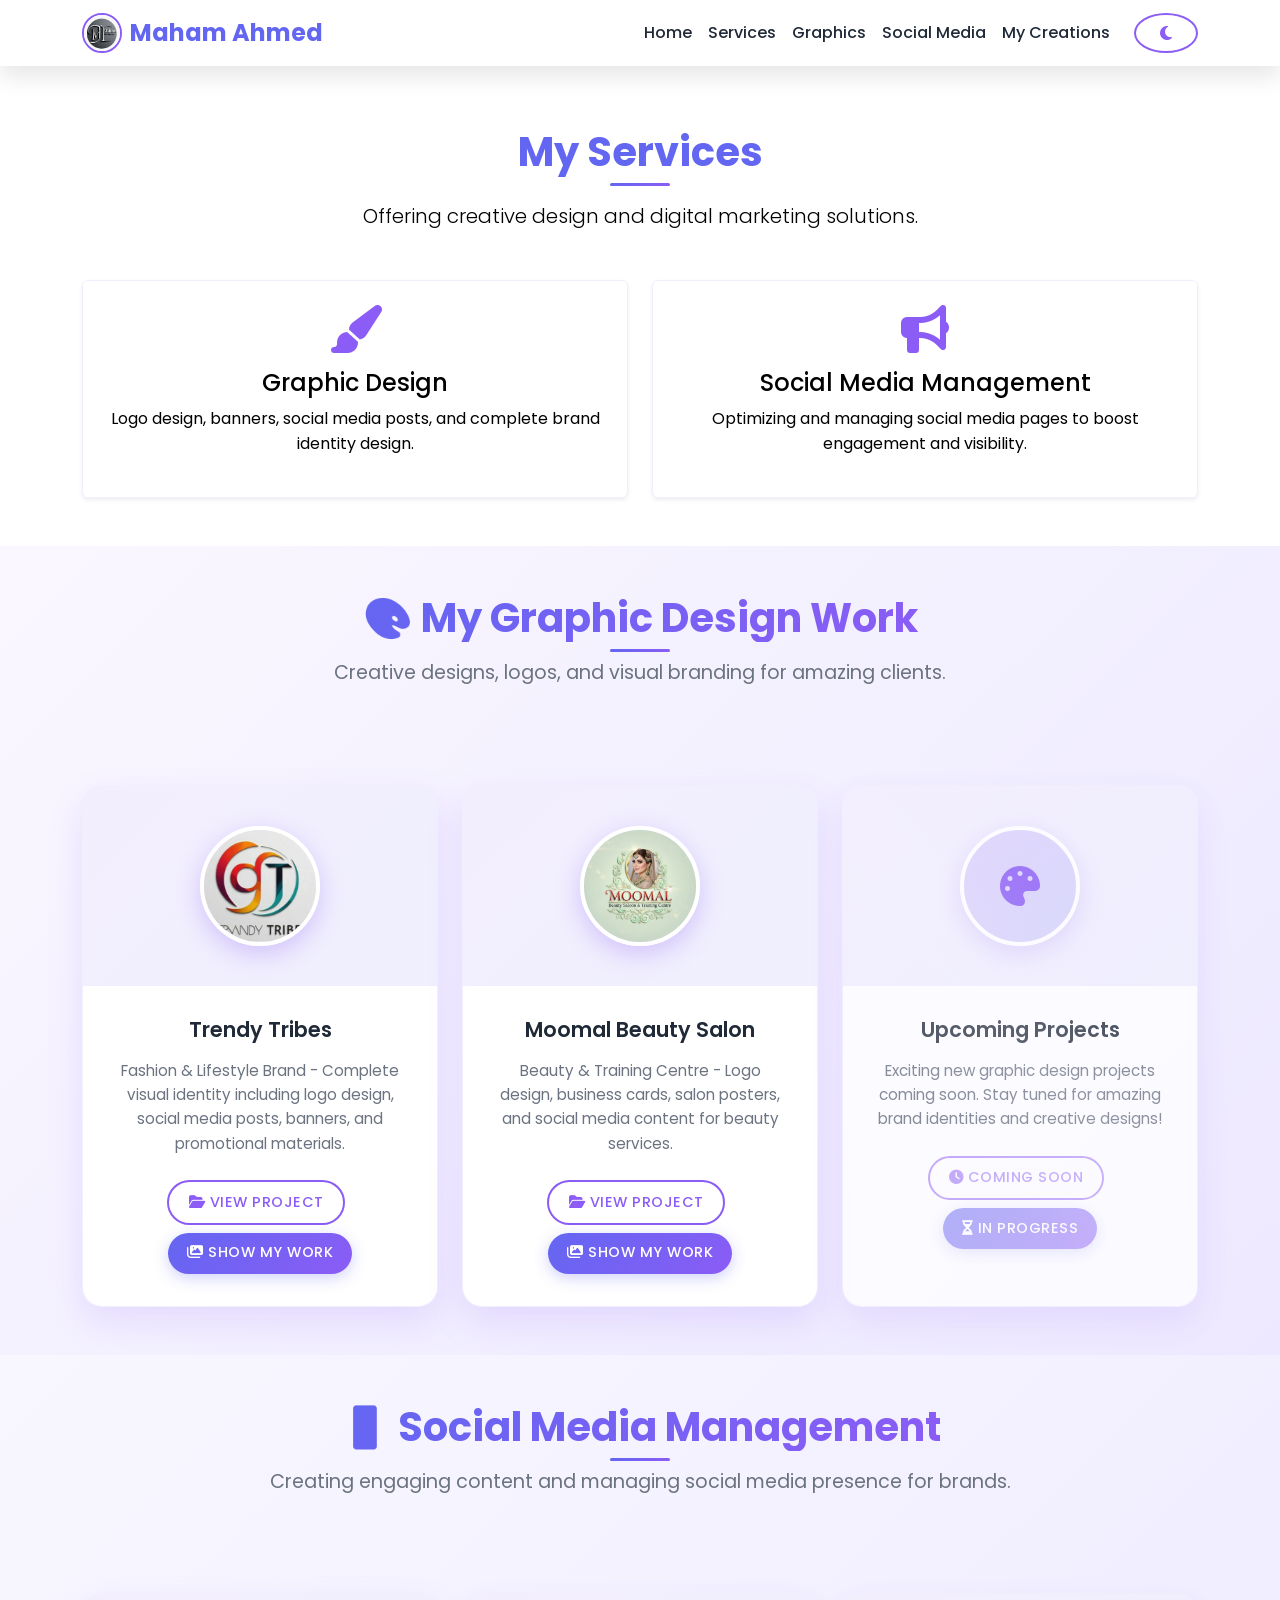
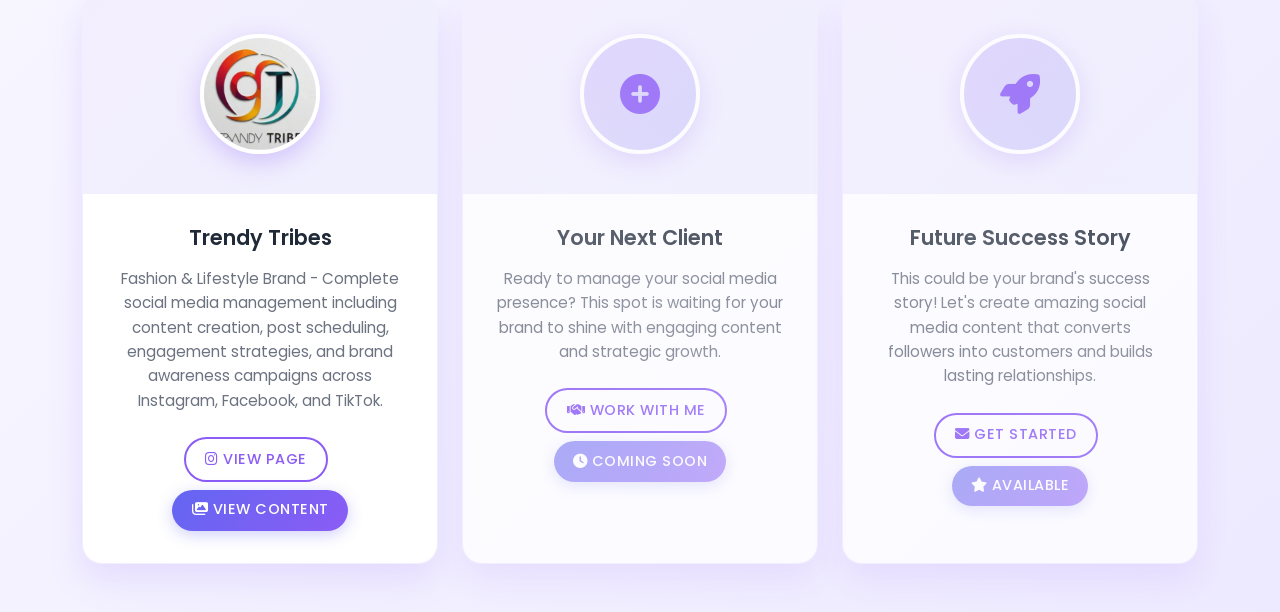
==== commit a7f1dff1: "Update ghrapic.html" ====
--- a/ghrapic.html
+++ b/ghrapic.html
@@ -43,6 +43,7 @@
                     <li class="nav-item"><a class="nav-link" href="#services">Services</a></li>
                     <li class="nav-item"><a class="nav-link" href="#graphic-design">Graphics</a></li>
                     <li class="nav-item"><a class="nav-link" href="#social-media">Social Media</a></li>
+                    <li class="nav-item"><a class="nav-link" href="my-creations.html">My Creations</a></li>
                 </ul>
                 <button class="btn btn-outline-primary ms-3" id="themeToggle">
                     <i class="fas fa-moon"></i>
@@ -166,37 +167,84 @@
                     <div id="trendyTribesCarousel" class="carousel slide" data-bs-ride="carousel">
                         <div class="carousel-inner">
                             <div class="carousel-item active">
-                                <img src="images-trendy/orange-post-social-media.jpg" class="d-block w-100 modal-image" alt="Trendy Tribes Design 1">
-                                <div class="carousel-caption">
-                                    <h5>Design 1</h5>
-                                </div>
-                            </div>
-                            <div class="carousel-item">
-                                <img src="images-trendy/trendy-look-post.jpg" class="d-block w-100 modal-image" alt="Trendy Tribes Design 2">
-                                <div class="carousel-caption">
-                                    <h5>Design 2</h5>
-                                </div>
-                            </div>
-                            <div class="carousel-item">
-                                <img src="images-trendy/trendy-pic-sea-green-.jpg" class="d-block w-100 modal-image" alt="Trendy Tribes Design 3">
-                                <div class="carousel-caption">
-                                    <h5>Design 3</h5>
+                                <img src="images-trendy/11single-girl.jpg" class="d-block w-100 modal-image" alt="Trendy Tribes Design 1">
+                                <div class="carousel-caption">
+                                    <h5>Fashion Post</h5>
+                                </div>
+                            </div>
+                            <div class="carousel-item">
+                                <img src="images-trendy/87e003a8-cde3-4f5c-a6e5-bc8a97688999.jpg" class="d-block w-100 modal-image" alt="Trendy Tribes Design 2">
+                                <div class="carousel-caption">
+                                    <h5>Style Collection</h5>
+                                </div>
+                            </div>
+                            <div class="carousel-item">
+                                <img src="images-trendy/orange-post-social-media.jpg" class="d-block w-100 modal-image" alt="Trendy Tribes Design 3">
+                                <div class="carousel-caption">
+                                    <h5>Orange Theme Post</h5>
                                 </div>
                             </div>
                             <div class="carousel-item">
                                 <img src="images-trendy/slidersize.png.png" class="d-block w-100 modal-image" alt="Trendy Tribes Design 4">
                                 <div class="carousel-caption">
-                                    <h5>Design 4</h5>
-                                </div>
-                            </div>
-                             
-                             <div class="carousel-item">
-                                <img src="images-trendy/slidersize2.png" class="d-block w-100 modal-image" alt="Trendy Tribes Design 4">
-                                <div class="carousel-caption">
-                                    <h5>Design 4</h5>
-                                </div>
-                            </div>
-
+                                    <h5>Slider Design</h5>
+                                </div>
+                            </div>
+                            <div class="carousel-item">
+                                <img src="images-trendy/slidersize2.png" class="d-block w-100 modal-image" alt="Trendy Tribes Design 5">
+                                <div class="carousel-caption">
+                                    <h5>Banner Design</h5>
+                                </div>
+                            </div>
+                            <div class="carousel-item">
+                                <img src="images-trendy/trendy-look-post.jpg" class="d-block w-100 modal-image" alt="Trendy Tribes Design 6">
+                                <div class="carousel-caption">
+                                    <h5>Trendy Look</h5>
+                                </div>
+                            </div>
+                            <div class="carousel-item">
+                                <img src="images-trendy/trendy-pic-sea-green-.jpg" class="d-block w-100 modal-image" alt="Trendy Tribes Design 7">
+                                <div class="carousel-caption">
+                                    <h5>Sea Green Theme</h5>
+                                </div>
+                            </div>
+                            <div class="carousel-item">
+                                <img src="images-trendy/trendy-tribes-brown-post.png" class="d-block w-100 modal-image" alt="Trendy Tribes Design 8">
+                                <div class="carousel-caption">
+                                    <h5>Brown Theme Post</h5>
+                                </div>
+                            </div>
+                            <div class="carousel-item">
+                                <img src="images-trendy/trendy-tribes-light-brown.png" class="d-block w-100 modal-image" alt="Trendy Tribes Design 9">
+                                <div class="carousel-caption">
+                                    <h5>Light Brown Design</h5>
+                                </div>
+                            </div>
+                            <!-- 11:11 Designs -->
+                            <div class="carousel-item">
+                                <img src="11.11design/11-11.jpg" class="d-block w-100 modal-image" alt="Trendy Tribes 11:11 Design 1">
+                                <div class="carousel-caption">
+                                    <h5>11:11 Wishes</h5>
+                                </div>
+                            </div>
+                            <div class="carousel-item">
+                                <img src="11.11design/11-11-trendy-post.jpg" class="d-block w-100 modal-image" alt="Trendy Tribes 11:11 Design 2">
+                                <div class="carousel-caption">
+                                    <h5>11:11 Trendy Post</h5>
+                                </div>
+                            </div>
+                            <div class="carousel-item">
+                                <img src="11.11design/11-11-u=slider-post.jpg" class="d-block w-100 modal-image" alt="Trendy Tribes 11:11 Design 3">
+                                <div class="carousel-caption">
+                                    <h5>11:11 Slider Design</h5>
+                                </div>
+                            </div>
+                            <div class="carousel-item">
+                                <img src="11.11design/11=11-logo.jpg" class="d-block w-100 modal-image" alt="Trendy Tribes 11:11 Design 4">
+                                <div class="carousel-caption">
+                                    <h5>11:11 Logo</h5>
+                                </div>
+                            </div>
                         </div>
                         <button class="carousel-control-prev" type="button" data-bs-target="#trendyTribesCarousel" data-bs-slide="prev">
                             <span class="carousel-control-prev-icon" aria-hidden="true"></span>
@@ -223,7 +271,7 @@
                         <div class="carousel-inner">
                             <!-- Image 1 - Logo -->
                             <div class="carousel-item active">
-                                <img src="moomal/moomal.png" class="d-block w-100 modal-image" alt="Moomal Beauty Design 1">
+                                <img src="moomal/moomal-beauty-salon-logo.jpg.jpg" class="d-block w-100 modal-image" alt="Moomal Beauty Design 1">
                                 <div class="carousel-caption">
                                     <h5>Salon Logo Design</h5>
                                 </div>
@@ -231,7 +279,7 @@
                             
                             <!-- Image 2 -->
                             <div class="carousel-item">
-                                <img src="moomal/canva-design-post.jpg" class="d-block w-100 modal-image" alt="Moomal Beauty Design 2">
+                                <img src="moomal/e139d587-88dc-4cc5-aced-a526bfadebd6.jpg" class="d-block w-100 modal-image" alt="Moomal Beauty Design 2">
                                 <div class="carousel-caption">
                                     <h5>Design 2</h5>
                                 </div>
@@ -357,27 +405,33 @@
                     <div id="socialTrendyCarousel" class="carousel slide" data-bs-ride="carousel">
                         <div class="carousel-inner">
                             <div class="carousel-item active">
-                                <img src="images-trendy/6c59256f-d1c6-4671-9ed0-1b1995367e0b.jpg" class="d-block w-100 modal-image" alt="Social Media Post 1">
-                                <div class="carousel-caption">
-                                    <h5>Social Media Post 1</h5>
-                                </div>
-                            </div>
-                            <div class="carousel-item">
-                                <img src="images-trendy/8227be89-d9e7-4b4b-95cf-9758913c3855.jpg" class="d-block w-100 modal-image" alt="Social Media Post 2">
-                                <div class="carousel-caption">
-                                    <h5>Social Media Post 2</h5>
-                                </div>
-                            </div>
-                            <div class="carousel-item">
-                                <img src="images-trendy/b4a226df-5b44-4520-8b74-2519767df0b0.jpg" class="d-block w-100 modal-image" alt="Social Media Post 3">
-                                <div class="carousel-caption">
-                                    <h5>Social Media Post 3</h5>
-                                </div>
-                            </div>
-                            <div class="carousel-item">
-                                <img src="images-trendy/e9deffd4-1bf5-46be-865e-559ec1371e89.jpg" class="d-block w-100 modal-image" alt="Social Media Post 4">
-                                <div class="carousel-caption">
-                                    <h5>Social Media Post 4</h5>
+                                <img src="images-trendy/11single-girl.jpg" class="d-block w-100 modal-image" alt="Social Media Post 1">
+                                <div class="carousel-caption">
+                                    <h5>Fashion Post</h5>
+                                </div>
+                            </div>
+                            <div class="carousel-item">
+                                <img src="images-trendy/orange-post-social-media.jpg" class="d-block w-100 modal-image" alt="Social Media Post 2">
+                                <div class="carousel-caption">
+                                    <h5>Orange Theme Post</h5>
+                                </div>
+                            </div>
+                            <div class="carousel-item">
+                                <img src="images-trendy/trendy-look-post.jpg" class="d-block w-100 modal-image" alt="Social Media Post 3">
+                                <div class="carousel-caption">
+                                    <h5>Trendy Look</h5>
+                                </div>
+                            </div>
+                            <div class="carousel-item">
+                                <img src="images-trendy/trendy-pic-sea-green-.jpg" class="d-block w-100 modal-image" alt="Social Media Post 4">
+                                <div class="carousel-caption">
+                                    <h5>Sea Green Theme</h5>
+                                </div>
+                            </div>
+                            <div class="carousel-item">
+                                <img src="images-trendy/trendy-tribes-brown-post.png" class="d-block w-100 modal-image" alt="Social Media Post 5">
+                                <div class="carousel-caption">
+                                    <h5>Brown Theme Post</h5>
                                 </div>
                             </div>
                         </div>
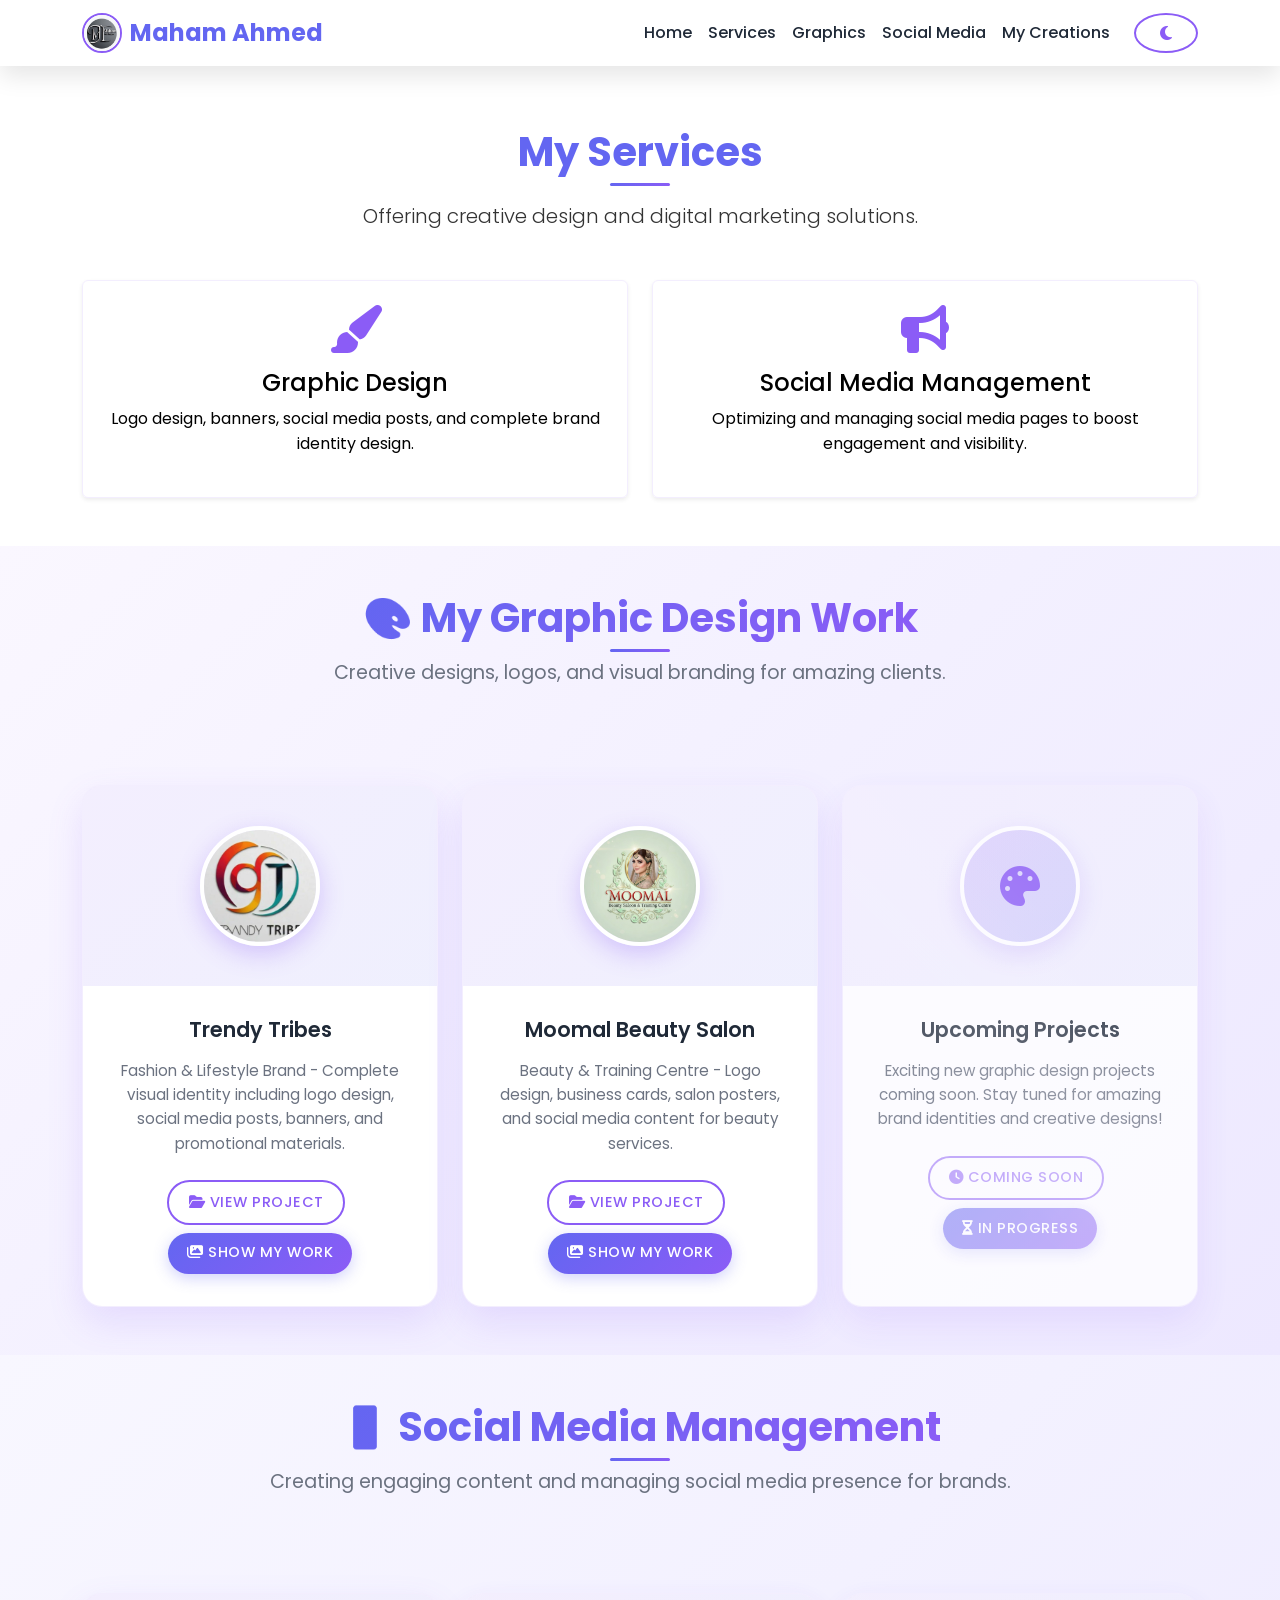
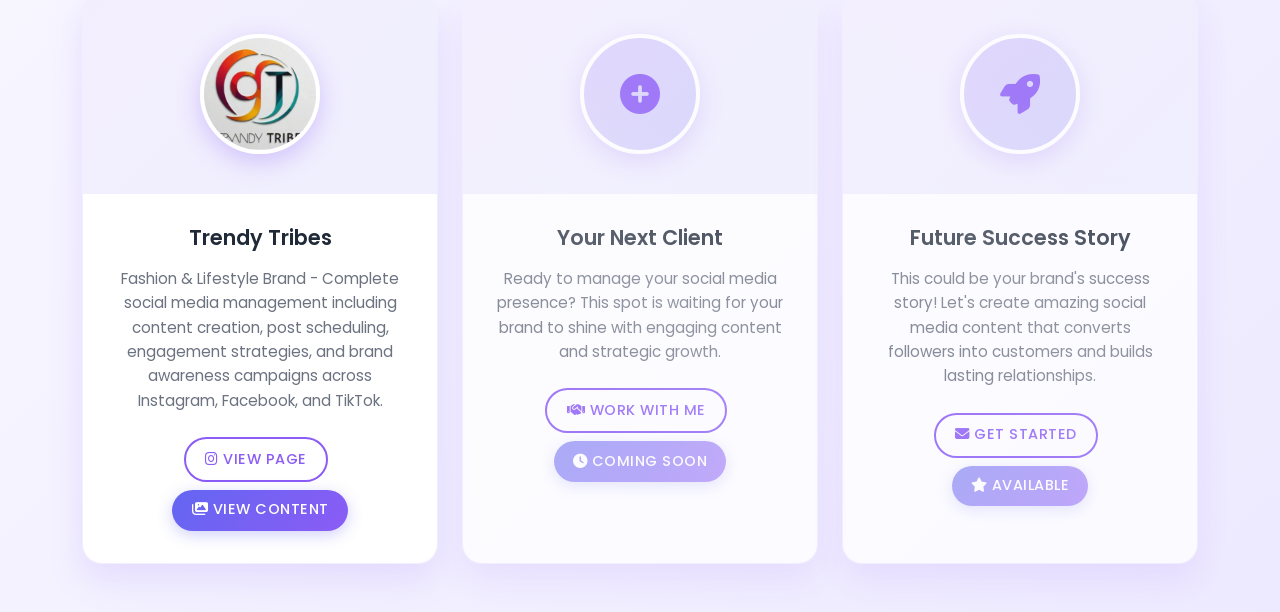
==== commit f3469ee0: "Update ghrapic.html" ====
--- a/ghrapic.html
+++ b/ghrapic.html
@@ -56,7 +56,7 @@
     <section id="services" class="py-5" style="margin-top: 80px;">
         <div class="container text-center">
             <h2 class="section-title mb-4">My Services</h2>
-            <p class="lead mb-5">Offering creative design and digital marketing solutions.</p>
+            <p class="lead mb-5" style="color: #333;">Offering creative design and digital marketing solutions.</p>
             <div class="row g-4">
                 <div class="col-md-6">
                     <div class="service-card p-4 border rounded shadow-sm">
@@ -82,7 +82,7 @@
             <div class="row">
                 <div class="col-12 text-center mb-5">
                     <h2 class="section-title">🎨 My Graphic Design Work</h2>
-                    <p class="lead">Creative designs, logos, and visual branding for amazing clients.</p>
+                    <p class="lead" style="color: #333;">Creative designs, logos, and visual branding for amazing clients.</p>
                 </div>
             </div>
             <div class="row g-4 justify-content-center">
@@ -319,7 +319,7 @@
             <div class="row">
                 <div class="col-12 text-center mb-5">
                     <h2 class="section-title">📱 Social Media Management</h2>
-                    <p class="lead">Creating engaging content and managing social media presence for brands.</p>
+                    <p class="lead" style="color: #333;">Creating engaging content and managing social media presence for brands.</p>
                 </div>
             </div>
             <div class="row g-4 justify-content-center">
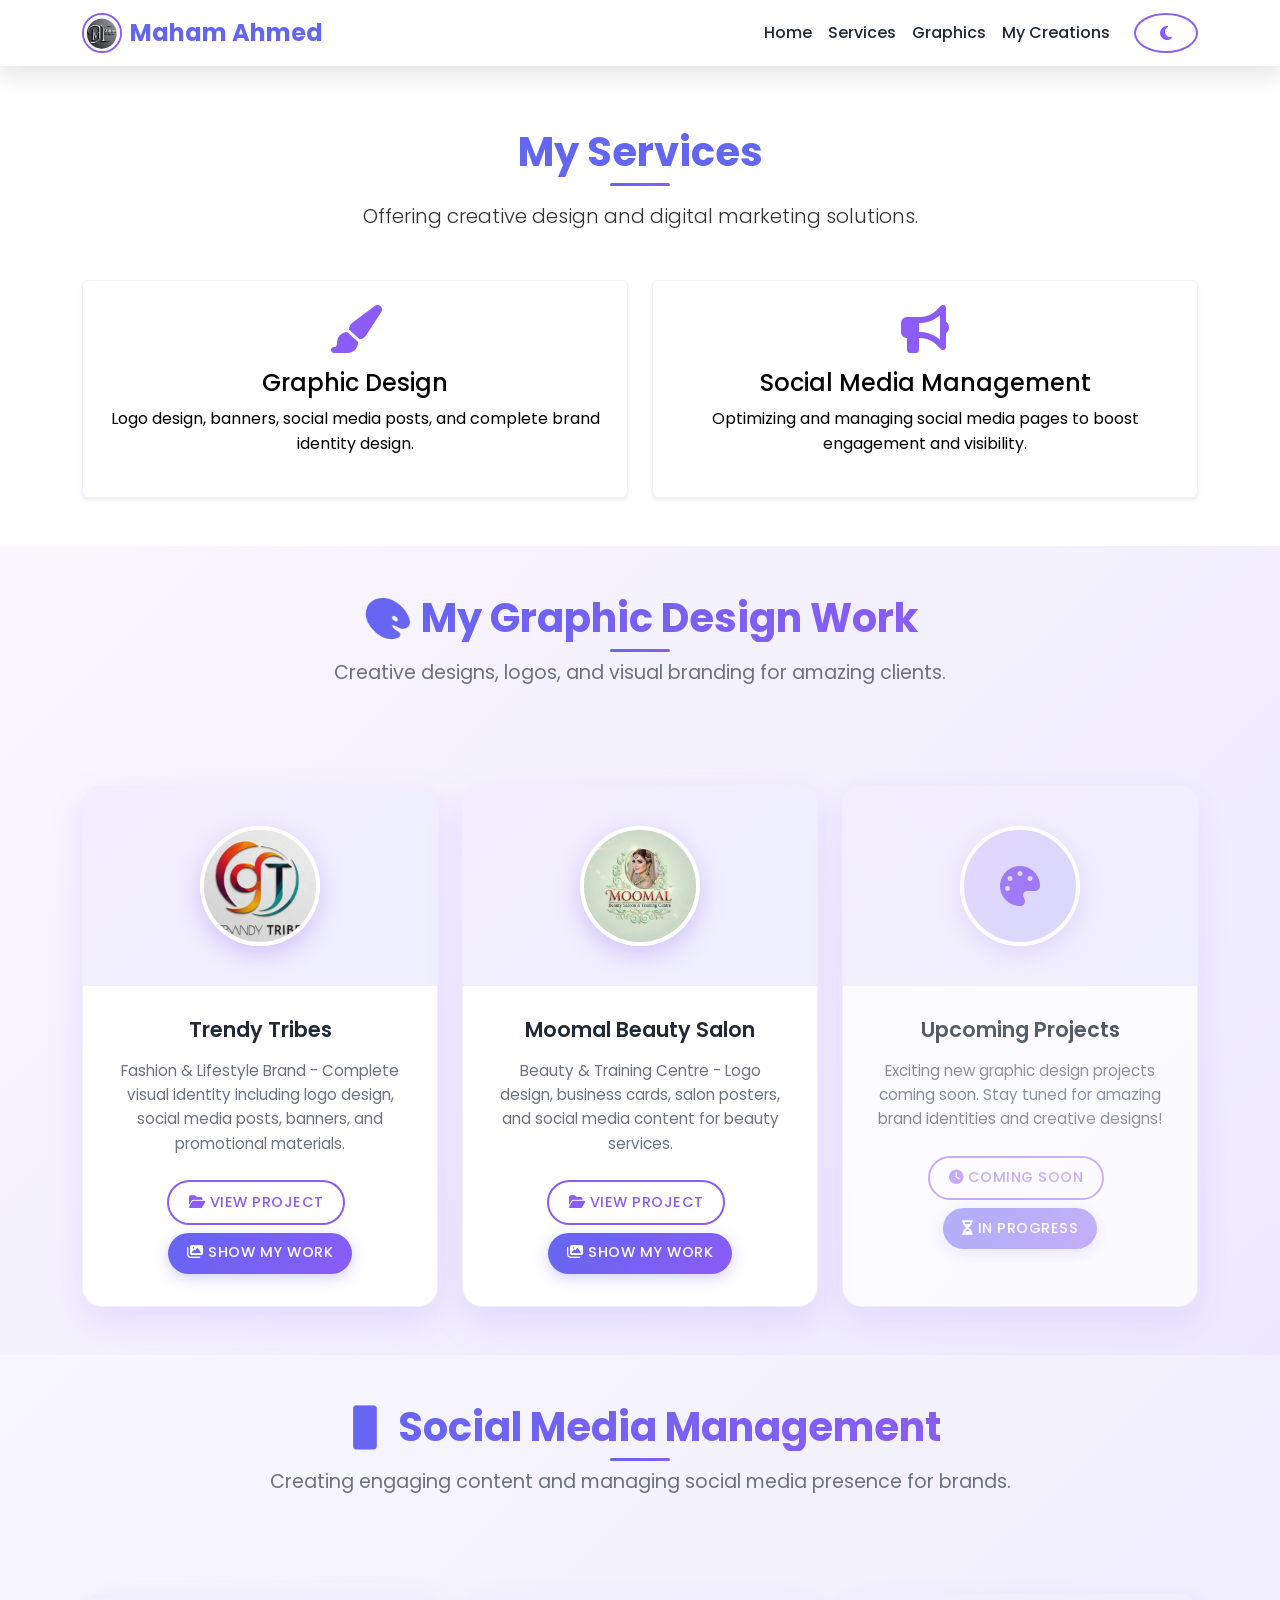
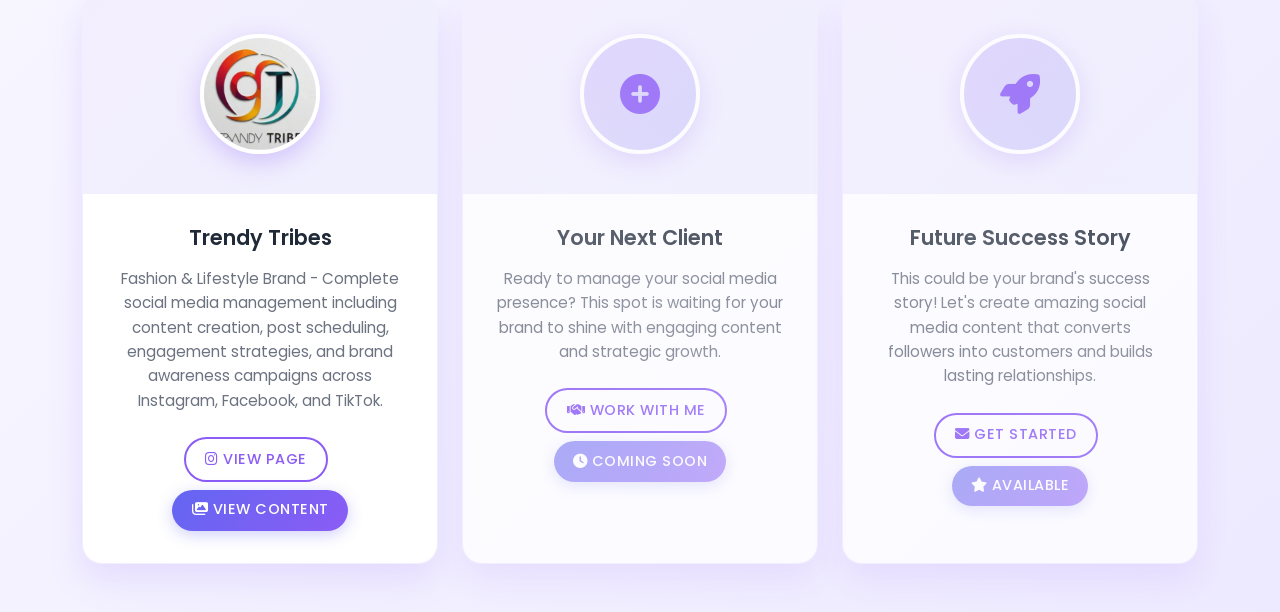
==== commit 238dea1a: "Update ghrapic.html" ====
--- a/ghrapic.html
+++ b/ghrapic.html
@@ -42,7 +42,7 @@
                     <li class="nav-item"><a class="nav-link" href="index.html">Home</a></li>
                     <li class="nav-item"><a class="nav-link" href="#services">Services</a></li>
                     <li class="nav-item"><a class="nav-link" href="#graphic-design">Graphics</a></li>
-                    <li class="nav-item"><a class="nav-link" href="#social-media">Social Media</a></li>
+                    <!-- <li class="nav-item"><a class="nav-link" href="#social-media">Social Media</a></li> -->
                     <li class="nav-item"><a class="nav-link" href="my-creations.html">My Creations</a></li>
                 </ul>
                 <button class="btn btn-outline-primary ms-3" id="themeToggle">
